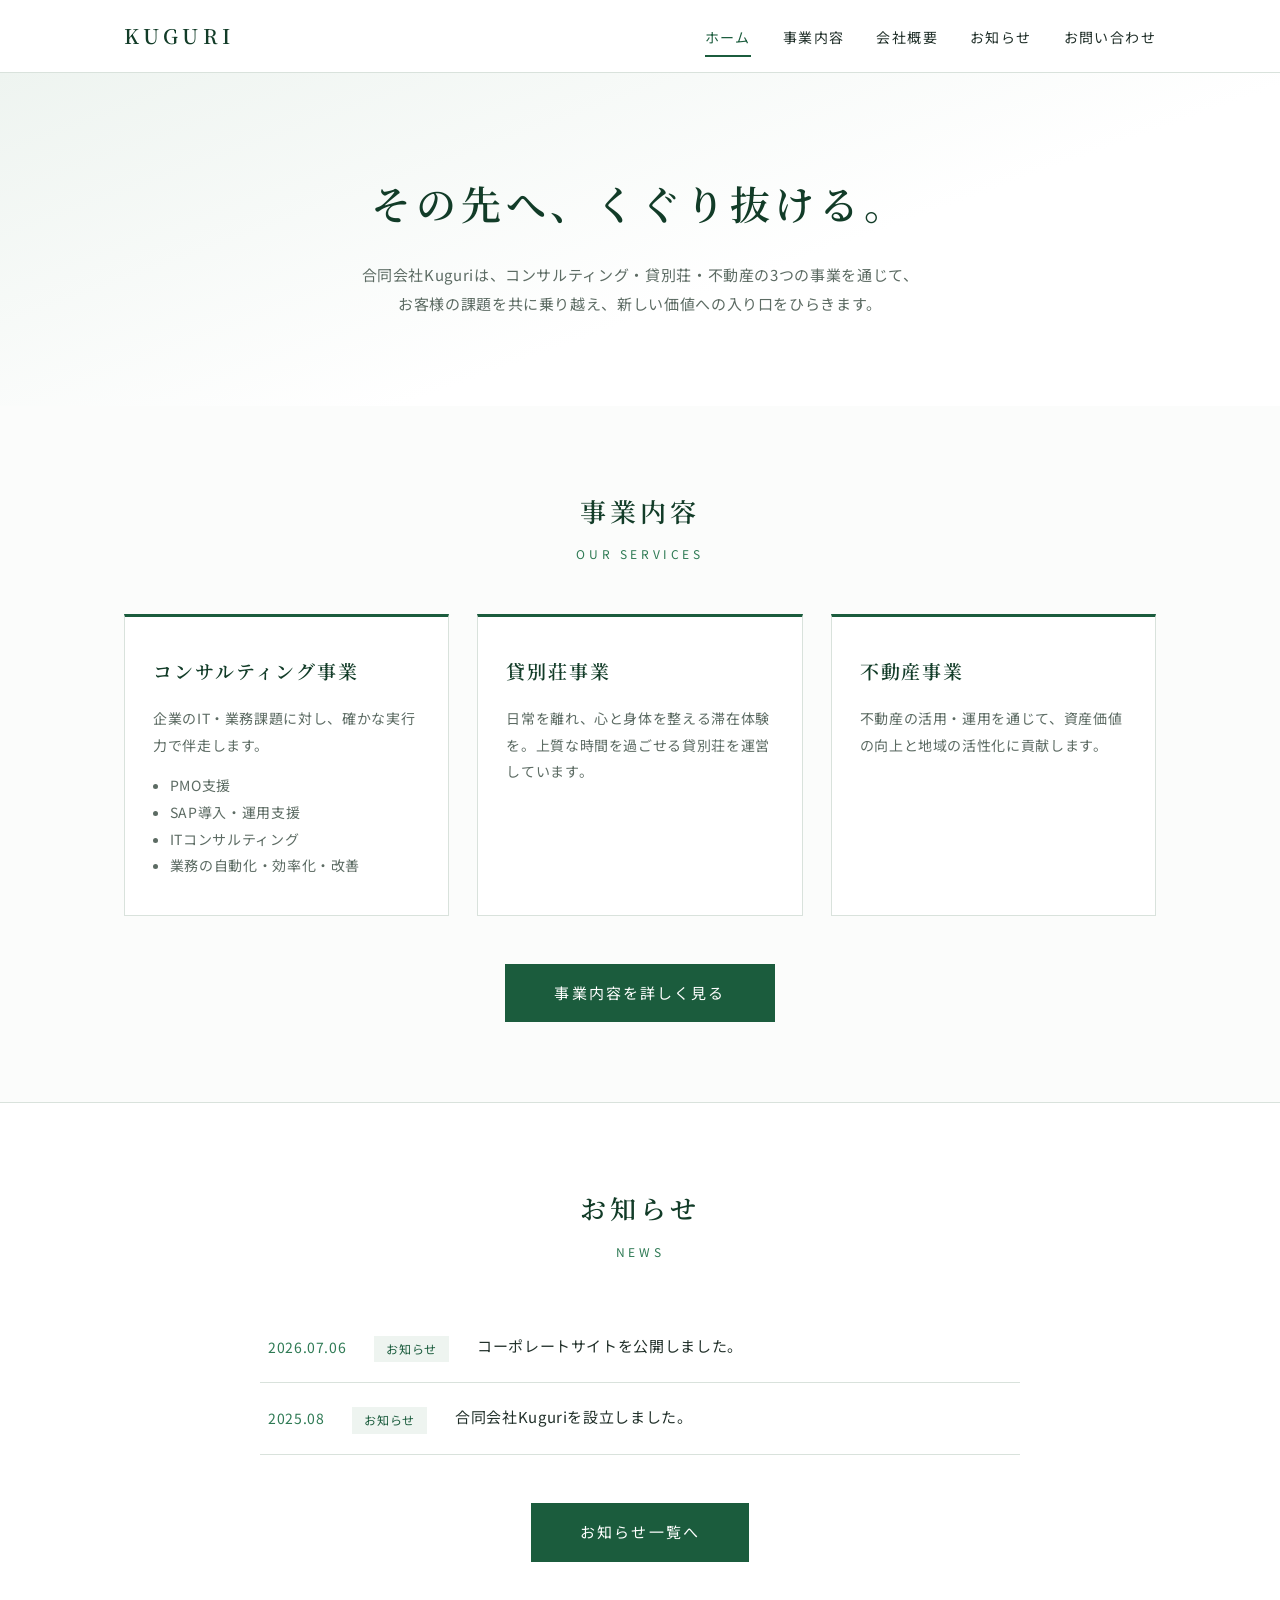
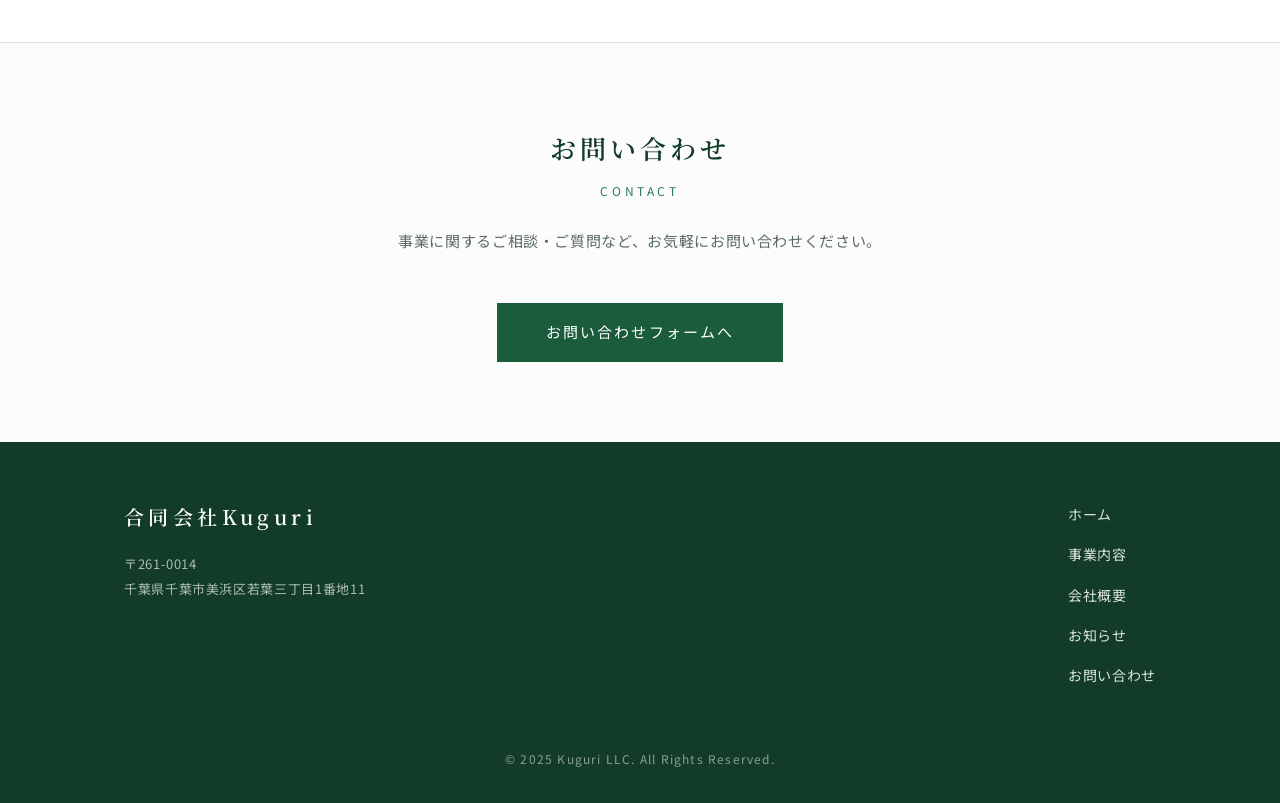
==== index.html @ 8a06a610 "Add Kuguri LLC corporate site (initial version) Co-Authored-By: Claude Fable 5 <noreply@anthropic.co" ====
<!DOCTYPE html>
<html lang="ja">
<head>
<meta charset="UTF-8">
<meta name="viewport" content="width=device-width, initial-scale=1.0">
<title>合同会社Kuguri｜コンサルティング・貸別荘・不動産</title>
<meta name="description" content="合同会社Kuguriは、PMO・SAP・ITコンサルティングをはじめとするコンサルティング事業、貸別荘事業、不動産事業を展開しています。">
<link rel="preconnect" href="https://fonts.googleapis.com">
<link href="https://fonts.googleapis.com/css2?family=Noto+Sans+JP:wght@400;500;700&family=Noto+Serif+JP:wght@500;600&display=swap" rel="stylesheet">
<link rel="stylesheet" href="css/style.css">
</head>
<body>

<header class="site-header">
  <div class="container header-inner">
    <a href="index.html" class="brand">
      <img src="images/logo.png" alt="合同会社Kuguri ロゴ" onerror="this.style.display='none'">
      <span class="brand-name">KUGURI</span>
    </a>
    <nav class="global-nav">
      <ul>
        <li><a href="index.html" class="current">ホーム</a></li>
        <li><a href="services.html">事業内容</a></li>
        <li><a href="about.html">会社概要</a></li>
        <li><a href="news.html">お知らせ</a></li>
        <li><a href="contact.html">お問い合わせ</a></li>
      </ul>
    </nav>
  </div>
</header>

<section class="hero">
  <div class="container">
    <div class="hero-logo">
      <img src="images/logo.png" alt="合同会社Kuguri" onerror="this.style.display='none'">
    </div>
    <h1>その先へ、くぐり抜ける。</h1>
    <p>合同会社Kuguriは、コンサルティング・貸別荘・不動産の3つの事業を通じて、<br>お客様の課題を共に乗り越え、新しい価値への入り口をひらきます。</p>
  </div>
</section>

<section class="section">
  <div class="container">
    <h2 class="section-title">事業内容</h2>
    <span class="section-title-en">Our Services</span>
    <div class="services-grid">
      <div class="service-card">
        <h3>コンサルティング事業</h3>
        <p>企業のIT・業務課題に対し、確かな実行力で伴走します。</p>
        <ul>
          <li>PMO支援</li>
          <li>SAP導入・運用支援</li>
          <li>ITコンサルティング</li>
          <li>業務の自動化・効率化・改善</li>
        </ul>
      </div>
      <div class="service-card">
        <h3>貸別荘事業</h3>
        <p>日常を離れ、心と身体を整える滞在体験を。上質な時間を過ごせる貸別荘を運営しています。</p>
      </div>
      <div class="service-card">
        <h3>不動産事業</h3>
        <p>不動産の活用・運用を通じて、資産価値の向上と地域の活性化に貢献します。</p>
      </div>
    </div>
    <div class="center">
      <a href="services.html" class="btn">事業内容を詳しく見る</a>
    </div>
  </div>
</section>

<section class="section alt">
  <div class="container">
    <h2 class="section-title">お知らせ</h2>
    <span class="section-title-en">News</span>
    <ul class="news-list">
      <li>
        <time datetime="2026-07-06">2026.07.06</time>
        <span class="news-tag">お知らせ</span>
        <span>コーポレートサイトを公開しました。</span>
      </li>
      <li>
        <time datetime="2025-08-01">2025.08</time>
        <span class="news-tag">お知らせ</span>
        <span>合同会社Kuguriを設立しました。</span>
      </li>
    </ul>
    <div class="center">
      <a href="news.html" class="btn">お知らせ一覧へ</a>
    </div>
  </div>
</section>

<section class="section">
  <div class="container" style="text-align:center;">
    <h2 class="section-title">お問い合わせ</h2>
    <span class="section-title-en">Contact</span>
    <p class="section-lead">事業に関するご相談・ご質問など、お気軽にお問い合わせください。</p>
    <div class="center">
      <a href="contact.html" class="btn">お問い合わせフォームへ</a>
    </div>
  </div>
</section>

<footer class="site-footer">
  <div class="container">
    <div class="footer-inner">
      <div class="footer-brand">
        <span class="brand-name">合同会社Kuguri</span>
        <address>〒261-0014<br>千葉県千葉市美浜区若葉三丁目1番地11</address>
      </div>
      <nav class="footer-nav">
        <ul>
          <li><a href="index.html">ホーム</a></li>
          <li><a href="services.html">事業内容</a></li>
          <li><a href="about.html">会社概要</a></li>
          <li><a href="news.html">お知らせ</a></li>
          <li><a href="contact.html">お問い合わせ</a></li>
        </ul>
      </nav>
    </div>
    <p class="copyright">&copy; 2025 Kuguri LLC. All Rights Reserved.</p>
  </div>
</footer>

</body>
</html>
---- css/style.css ----
/* ===== 合同会社Kuguri コーポレートサイト ===== */

:root {
  --green-dark: #123c28;
  --green: #1b5c3d;
  --green-soft: #2e7a54;
  --green-pale: #eef4f0;
  --ink: #21302a;
  --ink-soft: #5c6b63;
  --line: #d9e2dc;
  --bg: #fbfcfb;
  --white: #ffffff;
  --serif: "Noto Serif JP", "Yu Mincho", "Hiragino Mincho ProN", serif;
  --sans: "Noto Sans JP", "Yu Gothic", "Hiragino Kaku Gothic ProN", sans-serif;
}

* { margin: 0; padding: 0; box-sizing: border-box; }

html { scroll-behavior: smooth; }

body {
  font-family: var(--sans);
  color: var(--ink);
  background: var(--bg);
  line-height: 1.9;
  letter-spacing: 0.04em;
  font-size: 16px;
}

img { max-width: 100%; height: auto; }

a { color: var(--green); text-decoration: none; }
a:hover { opacity: 0.75; }

.container {
  max-width: 1080px;
  margin: 0 auto;
  padding: 0 24px;
}

/* ===== ヘッダー ===== */
.site-header {
  position: sticky;
  top: 0;
  z-index: 100;
  background: rgba(255, 255, 255, 0.95);
  backdrop-filter: blur(8px);
  border-bottom: 1px solid var(--line);
}

.header-inner {
  display: flex;
  align-items: center;
  justify-content: space-between;
  height: 72px;
}

.brand {
  display: flex;
  align-items: center;
  gap: 12px;
}

.brand img { height: 44px; width: auto; }

.brand-name {
  font-family: var(--serif);
  font-size: 20px;
  letter-spacing: 0.22em;
  color: var(--green-dark);
  font-weight: 600;
}

.global-nav ul {
  display: flex;
  gap: 32px;
  list-style: none;
}

.global-nav a {
  font-size: 14px;
  color: var(--ink);
  letter-spacing: 0.1em;
  padding: 8px 0;
  border-bottom: 2px solid transparent;
}

.global-nav a:hover,
.global-nav a.current {
  color: var(--green);
  border-bottom-color: var(--green);
  opacity: 1;
}

/* ===== ヒーロー ===== */
.hero {
  background: linear-gradient(160deg, var(--green-pale) 0%, #ffffff 60%);
  padding: 96px 0 88px;
  text-align: center;
}

.hero-logo img {
  height: 180px;
  width: auto;
  margin-bottom: 32px;
}

.hero h1 {
  font-family: var(--serif);
  font-size: clamp(26px, 4.5vw, 40px);
  color: var(--green-dark);
  font-weight: 600;
  letter-spacing: 0.12em;
  line-height: 1.7;
}

.hero p {
  margin-top: 24px;
  color: var(--ink-soft);
  font-size: 15px;
  max-width: 640px;
  margin-left: auto;
  margin-right: auto;
}

/* ===== セクション共通 ===== */
.section { padding: 80px 0; }
.section.alt { background: var(--white); border-top: 1px solid var(--line); border-bottom: 1px solid var(--line); }

.section-title {
  font-family: var(--serif);
  font-size: 26px;
  color: var(--green-dark);
  letter-spacing: 0.16em;
  text-align: center;
  font-weight: 600;
}

.section-title-en {
  display: block;
  text-align: center;
  font-size: 12px;
  letter-spacing: 0.3em;
  color: var(--green-soft);
  margin-top: 8px;
  text-transform: uppercase;
}

.section-lead {
  text-align: center;
  margin: 24px auto 0;
  max-width: 680px;
  color: var(--ink-soft);
  font-size: 15px;
}

/* ===== 事業カード ===== */
.services-grid {
  display: grid;
  grid-template-columns: repeat(3, 1fr);
  gap: 28px;
  margin-top: 48px;
}

.service-card {
  background: var(--white);
  border: 1px solid var(--line);
  border-top: 3px solid var(--green);
  padding: 36px 28px;
  transition: box-shadow 0.25s, transform 0.25s;
}

.service-card:hover {
  box-shadow: 0 10px 28px rgba(18, 60, 40, 0.1);
  transform: translateY(-3px);
}

.service-card h3 {
  font-family: var(--serif);
  font-size: 19px;
  color: var(--green-dark);
  letter-spacing: 0.1em;
  margin-bottom: 16px;
  font-weight: 600;
}

.service-card p {
  font-size: 14px;
  color: var(--ink-soft);
}

.service-card ul {
  margin-top: 14px;
  padding-left: 1.2em;
  font-size: 14px;
  color: var(--ink-soft);
}

/* ===== ボタン ===== */
.btn {
  display: inline-block;
  background: var(--green);
  color: var(--white);
  padding: 14px 48px;
  font-size: 15px;
  letter-spacing: 0.14em;
  border: 1px solid var(--green);
  transition: background 0.25s, color 0.25s;
  cursor: pointer;
  font-family: var(--sans);
}

.btn:hover {
  background: var(--white);
  color: var(--green);
  opacity: 1;
}

.center { text-align: center; margin-top: 48px; }

/* ===== 会社概要テーブル ===== */
.company-table {
  width: 100%;
  max-width: 760px;
  margin: 48px auto 0;
  border-collapse: collapse;
}

.company-table th,
.company-table td {
  padding: 20px 16px;
  border-bottom: 1px solid var(--line);
  text-align: left;
  vertical-align: top;
  font-size: 15px;
}

.company-table th {
  width: 180px;
  color: var(--green-dark);
  font-weight: 600;
  white-space: nowrap;
}

.company-table ul { padding-left: 1.2em; }

/* ===== 代表挨拶 ===== */
.message-box {
  max-width: 760px;
  margin: 48px auto 0;
  background: var(--white);
  border: 1px solid var(--line);
  padding: 48px 44px;
}

.message-box p { margin-bottom: 1.4em; font-size: 15px; }
.message-box p:last-of-type { margin-bottom: 0; }

.message-sign {
  text-align: right;
  margin-top: 32px;
  font-family: var(--serif);
}

.message-sign .title { font-size: 13px; color: var(--ink-soft); }
.message-sign .name { font-size: 19px; letter-spacing: 0.14em; color: var(--green-dark); }

/* ===== お知らせ ===== */
.news-list {
  max-width: 760px;
  margin: 48px auto 0;
  list-style: none;
}

.news-list li {
  display: flex;
  gap: 28px;
  padding: 20px 8px;
  border-bottom: 1px solid var(--line);
  font-size: 15px;
  flex-wrap: wrap;
}

.news-list time {
  color: var(--green-soft);
  white-space: nowrap;
  font-size: 14px;
  padding-top: 2px;
}

.news-tag {
  font-size: 12px;
  background: var(--green-pale);
  color: var(--green);
  padding: 2px 12px;
  align-self: flex-start;
  margin-top: 4px;
  white-space: nowrap;
}

/* ===== お問い合わせフォーム ===== */
.contact-form {
  max-width: 640px;
  margin: 48px auto 0;
}

.form-group { margin-bottom: 28px; }

.form-group label {
  display: block;
  font-size: 14px;
  font-weight: 600;
  color: var(--green-dark);
  margin-bottom: 8px;
}

.required {
  color: #b0413e;
  font-size: 12px;
  margin-left: 6px;
}

.form-group input,
.form-group textarea {
  width: 100%;
  padding: 12px 14px;
  border: 1px solid var(--line);
  background: var(--white);
  font-family: var(--sans);
  font-size: 15px;
  color: var(--ink);
}

.form-group input:focus,
.form-group textarea:focus {
  outline: none;
  border-color: var(--green);
}

.form-note {
  font-size: 13px;
  color: var(--ink-soft);
  text-align: center;
  margin-top: 20px;
}

/* ===== ページタイトル帯 ===== */
.page-header {
  background: var(--green-dark);
  padding: 56px 0;
  text-align: center;
}

.page-header h1 {
  font-family: var(--serif);
  color: var(--white);
  font-size: 26px;
  letter-spacing: 0.2em;
  font-weight: 600;
}

.page-header .en {
  display: block;
  color: rgba(255, 255, 255, 0.65);
  font-size: 12px;
  letter-spacing: 0.3em;
  margin-top: 8px;
  text-transform: uppercase;
}

/* ===== フッター ===== */
.site-footer {
  background: var(--green-dark);
  color: rgba(255, 255, 255, 0.85);
  padding: 56px 0 32px;
  margin-top: 0;
}

.footer-inner {
  display: flex;
  justify-content: space-between;
  gap: 40px;
  flex-wrap: wrap;
}

.footer-brand .brand-name { color: var(--white); }

.footer-brand address {
  font-style: normal;
  font-size: 13px;
  margin-top: 16px;
  color: rgba(255, 255, 255, 0.65);
}

.footer-nav ul { list-style: none; }
.footer-nav li { margin-bottom: 10px; }
.footer-nav a { color: rgba(255, 255, 255, 0.85); font-size: 14px; }

.copyright {
  text-align: center;
  font-size: 12px;
  color: rgba(255, 255, 255, 0.5);
  margin-top: 48px;
  letter-spacing: 0.1em;
}

/* ===== レスポンシブ ===== */
@media (max-width: 800px) {
  .services-grid { grid-template-columns: 1fr; }

  .header-inner {
    flex-direction: column;
    height: auto;
    padding: 14px 0;
    gap: 10px;
  }

  .global-nav ul { gap: 18px; flex-wrap: wrap; justify-content: center; }

  .hero { padding: 64px 0 56px; }
  .hero-logo img { height: 130px; }

  .section { padding: 56px 0; }

  .company-table th { width: 110px; }

  .message-box { padding: 32px 24px; }
}
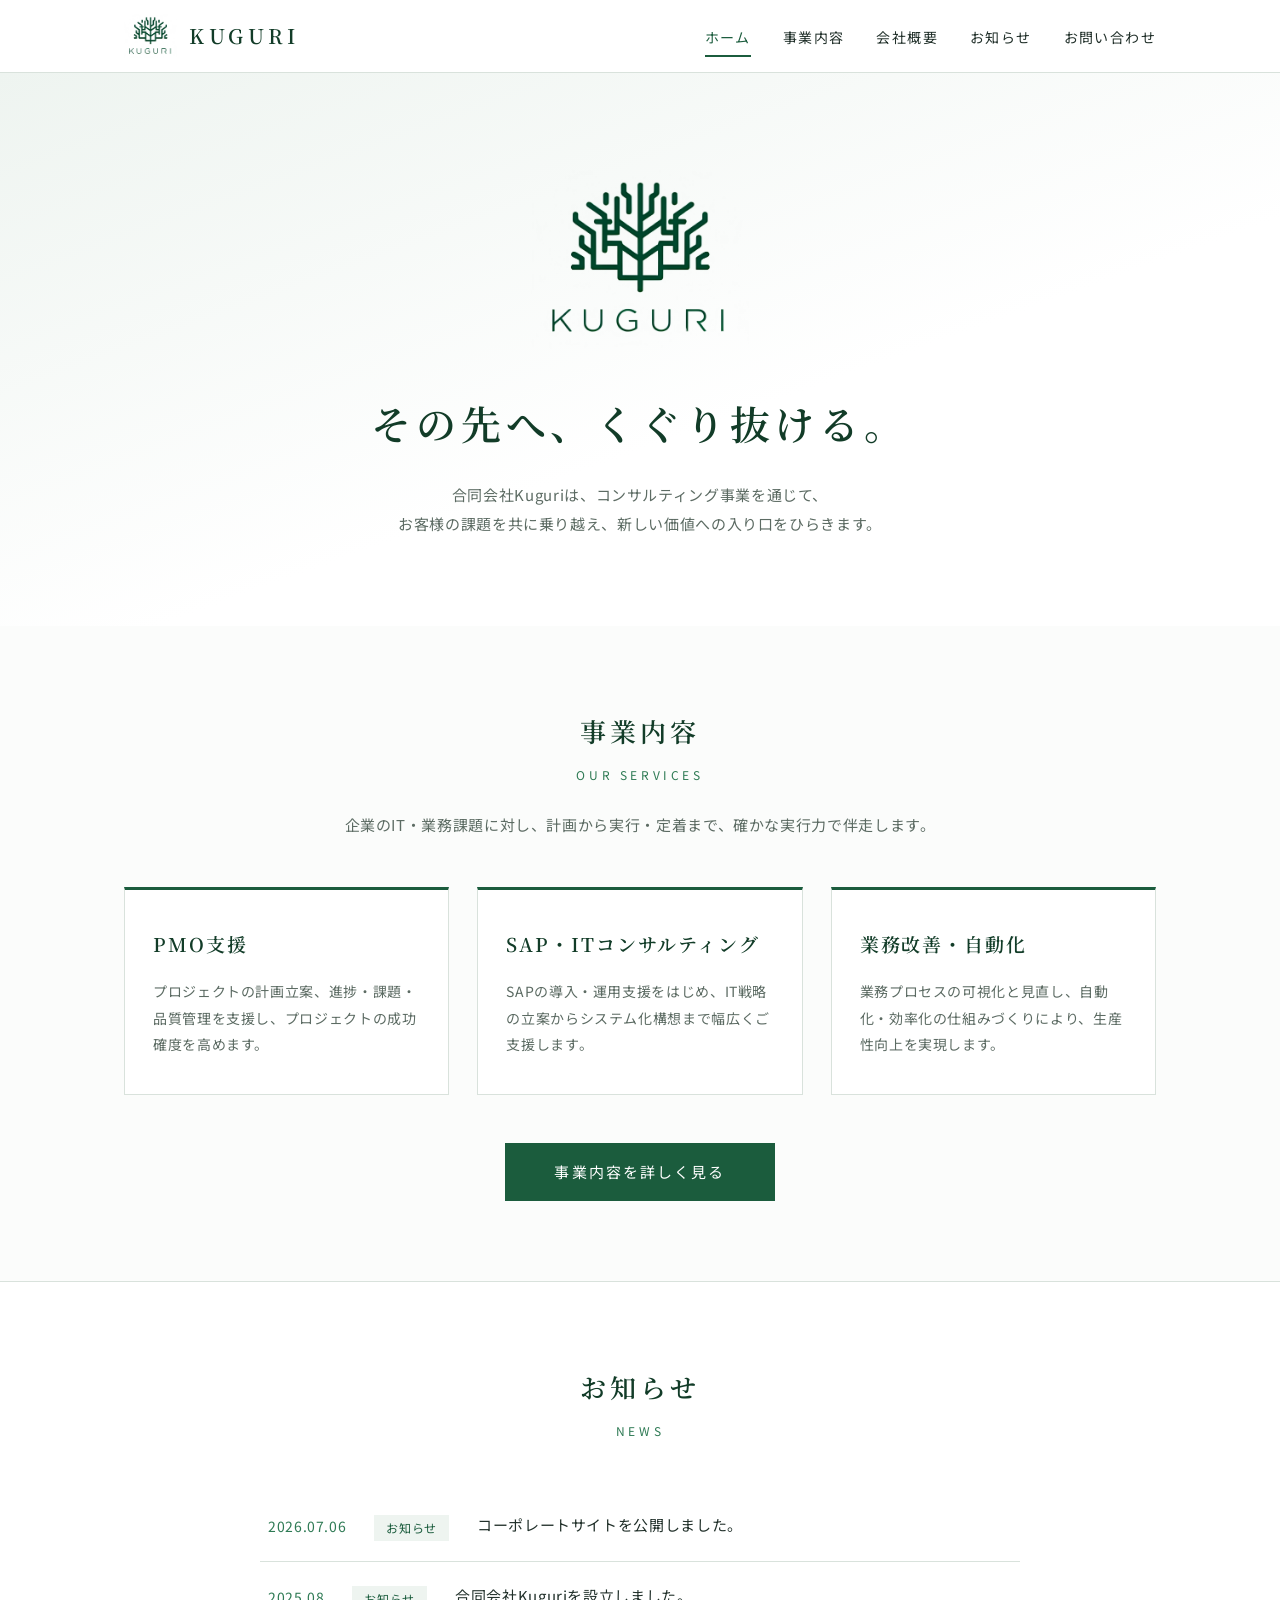
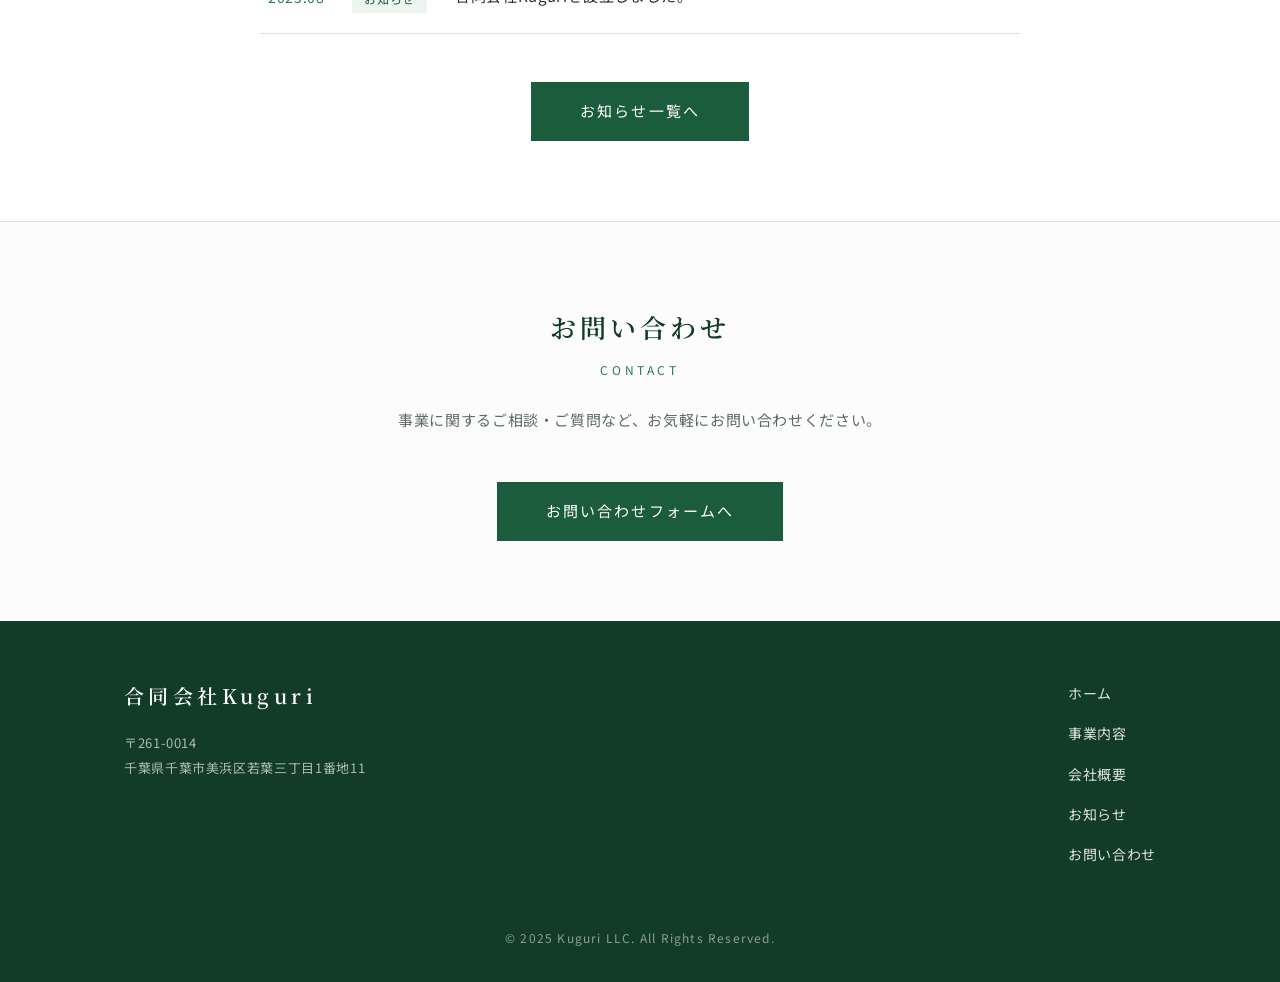
==== commit 27f0536e: "Focus content on consulting business and blend logo background Remove vacation rental and real estat" ====
--- a/index.html
+++ b/index.html
@@ -3,8 +3,8 @@
 <head>
 <meta charset="UTF-8">
 <meta name="viewport" content="width=device-width, initial-scale=1.0">
-<title>合同会社Kuguri｜コンサルティング・貸別荘・不動産</title>
-<meta name="description" content="合同会社Kuguriは、PMO・SAP・ITコンサルティングをはじめとするコンサルティング事業、貸別荘事業、不動産事業を展開しています。">
+<title>合同会社Kuguri｜PMO・SAP・ITコンサルティング</title>
+<meta name="description" content="合同会社Kuguriは、PMO支援・SAP導入運用支援・ITコンサルティング・業務の自動化/効率化/改善を提供するコンサルティング会社です。">
 <link rel="preconnect" href="https://fonts.googleapis.com">
 <link href="https://fonts.googleapis.com/css2?family=Noto+Sans+JP:wght@400;500;700&family=Noto+Serif+JP:wght@500;600&display=swap" rel="stylesheet">
 <link rel="stylesheet" href="css/style.css">
@@ -35,7 +35,7 @@
       <img src="images/logo.png" alt="合同会社Kuguri" onerror="this.style.display='none'">
     </div>
     <h1>その先へ、くぐり抜ける。</h1>
-    <p>合同会社Kuguriは、コンサルティング・貸別荘・不動産の3つの事業を通じて、<br>お客様の課題を共に乗り越え、新しい価値への入り口をひらきます。</p>
+    <p>合同会社Kuguriは、コンサルティング事業を通じて、<br>お客様の課題を共に乗り越え、新しい価値への入り口をひらきます。</p>
   </div>
 </section>
 
@@ -43,24 +43,19 @@
   <div class="container">
     <h2 class="section-title">事業内容</h2>
     <span class="section-title-en">Our Services</span>
+    <p class="section-lead">企業のIT・業務課題に対し、計画から実行・定着まで、確かな実行力で伴走します。</p>
     <div class="services-grid">
       <div class="service-card">
-        <h3>コンサルティング事業</h3>
-        <p>企業のIT・業務課題に対し、確かな実行力で伴走します。</p>
-        <ul>
-          <li>PMO支援</li>
-          <li>SAP導入・運用支援</li>
-          <li>ITコンサルティング</li>
-          <li>業務の自動化・効率化・改善</li>
-        </ul>
+        <h3>PMO支援</h3>
+        <p>プロジェクトの計画立案、進捗・課題・品質管理を支援し、プロジェクトの成功確度を高めます。</p>
       </div>
       <div class="service-card">
-        <h3>貸別荘事業</h3>
-        <p>日常を離れ、心と身体を整える滞在体験を。上質な時間を過ごせる貸別荘を運営しています。</p>
+        <h3>SAP・ITコンサルティング</h3>
+        <p>SAPの導入・運用支援をはじめ、IT戦略の立案からシステム化構想まで幅広くご支援します。</p>
       </div>
       <div class="service-card">
-        <h3>不動産事業</h3>
-        <p>不動産の活用・運用を通じて、資産価値の向上と地域の活性化に貢献します。</p>
+        <h3>業務改善・自動化</h3>
+        <p>業務プロセスの可視化と見直し、自動化・効率化の仕組みづくりにより、生産性向上を実現します。</p>
       </div>
     </div>
     <div class="center">
--- a/css/style.css
+++ b/css/style.css
@@ -61,7 +61,7 @@
   gap: 12px;
 }
 
-.brand img { height: 44px; width: auto; }
+.brand img { height: 44px; width: auto; mix-blend-mode: multiply; }
 
 .brand-name {
   font-family: var(--serif);
@@ -103,6 +103,7 @@
   height: 180px;
   width: auto;
   margin-bottom: 32px;
+  mix-blend-mode: multiply;
 }
 
 .hero h1 {
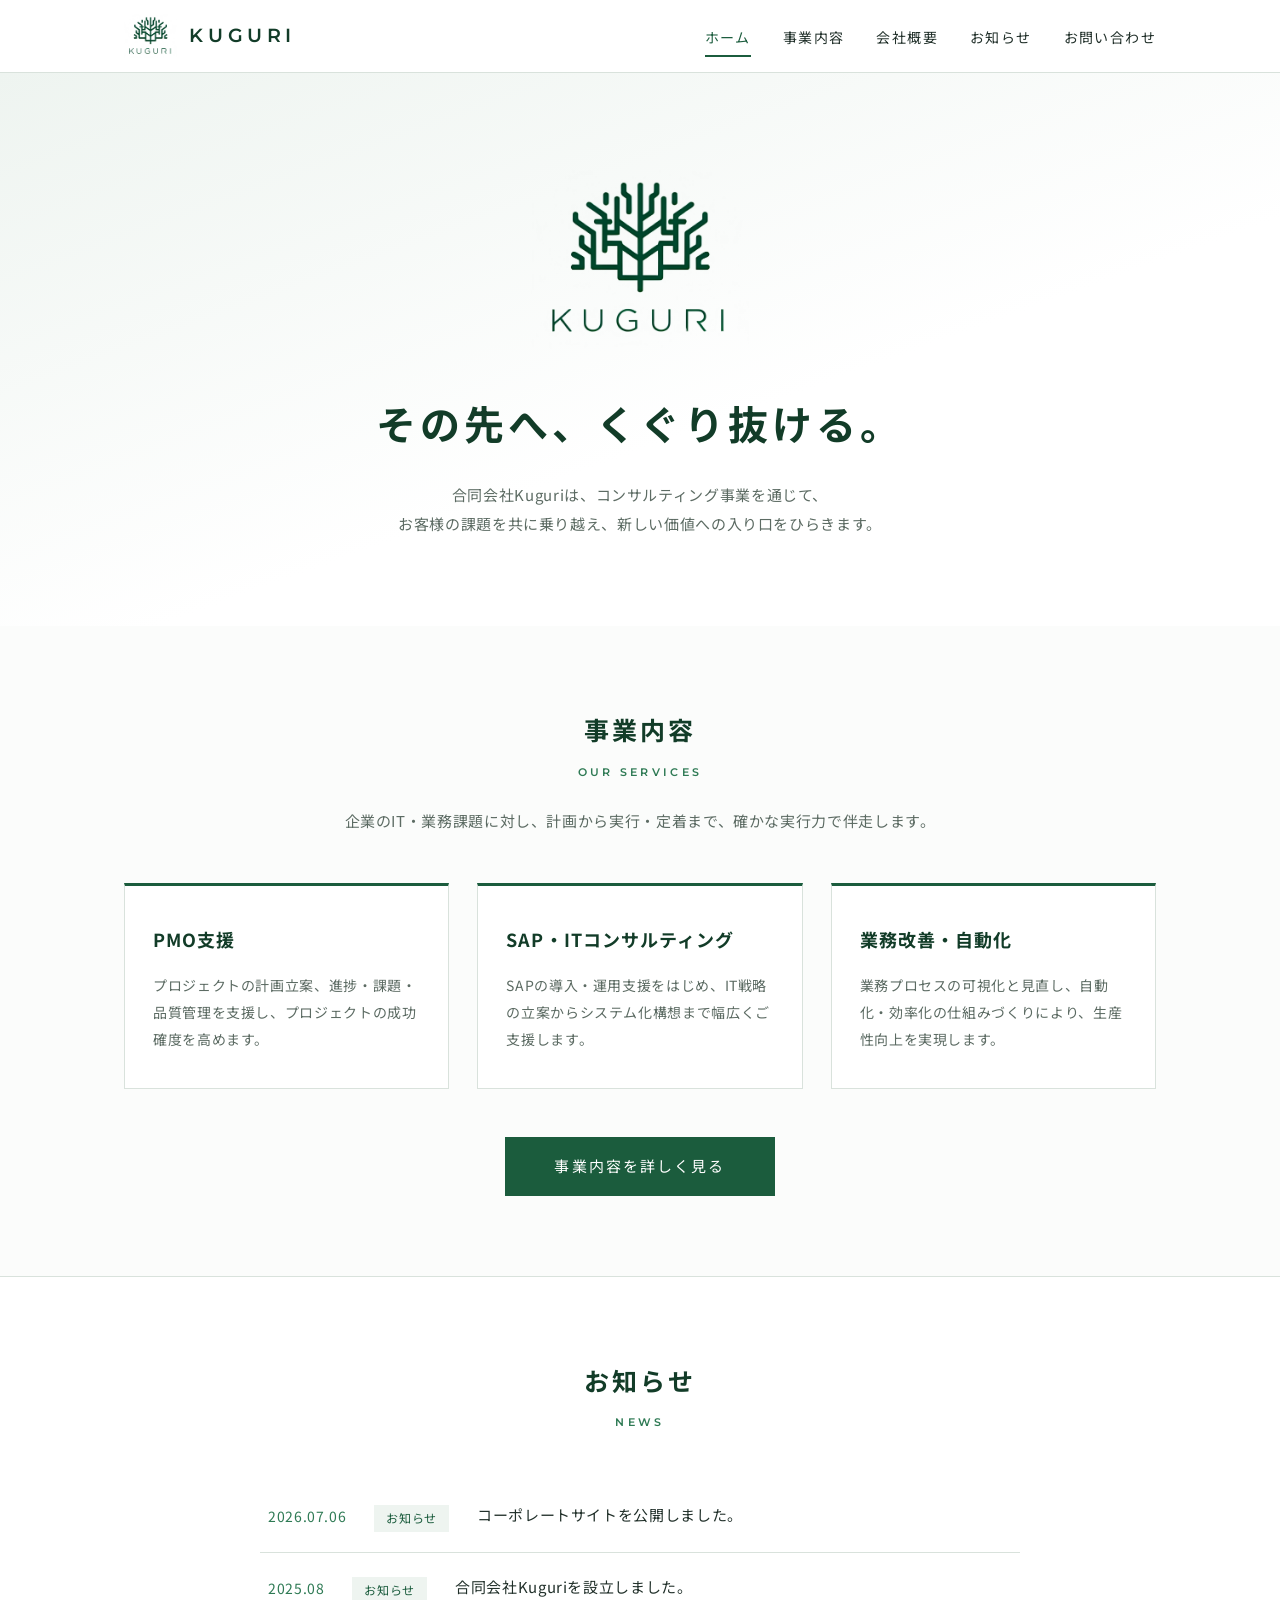
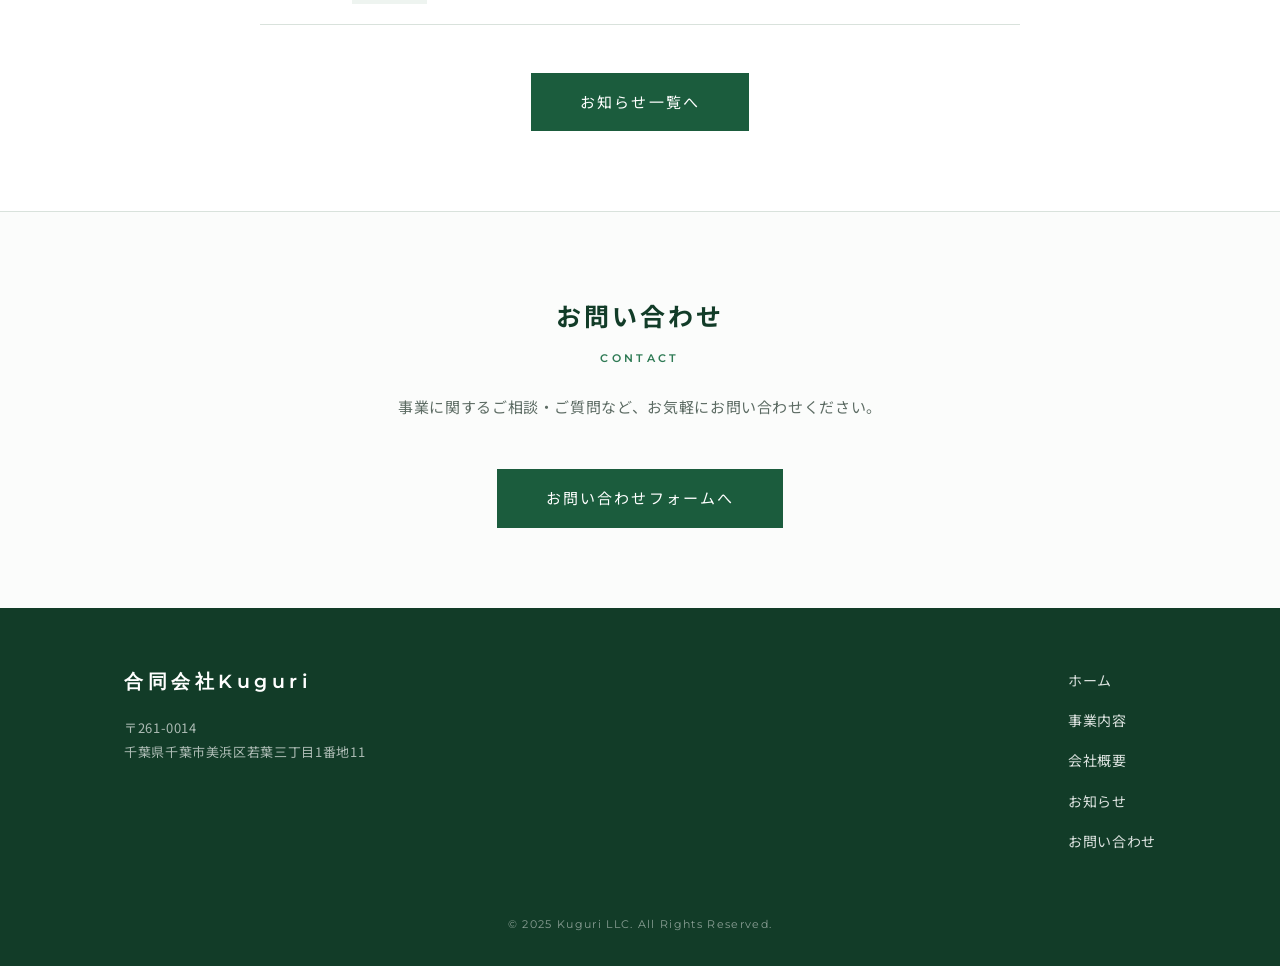
==== commit d2949503: "Switch typography to modern corporate style Replace Noto Serif JP headings with bold Noto Sans JP an" ====
--- a/index.html
+++ b/index.html
@@ -6,7 +6,7 @@
 <title>合同会社Kuguri｜PMO・SAP・ITコンサルティング</title>
 <meta name="description" content="合同会社Kuguriは、PMO支援・SAP導入運用支援・ITコンサルティング・業務の自動化/効率化/改善を提供するコンサルティング会社です。">
 <link rel="preconnect" href="https://fonts.googleapis.com">
-<link href="https://fonts.googleapis.com/css2?family=Noto+Sans+JP:wght@400;500;700&family=Noto+Serif+JP:wght@500;600&display=swap" rel="stylesheet">
+<link href="https://fonts.googleapis.com/css2?family=Montserrat:wght@500;600;700&family=Noto+Sans+JP:wght@400;500;700&display=swap" rel="stylesheet">
 <link rel="stylesheet" href="css/style.css">
 </head>
 <body>
--- a/css/style.css
+++ b/css/style.css
@@ -10,8 +10,9 @@
   --line: #d9e2dc;
   --bg: #fbfcfb;
   --white: #ffffff;
-  --serif: "Noto Serif JP", "Yu Mincho", "Hiragino Mincho ProN", serif;
+  --heading: "Noto Sans JP", "Yu Gothic", "Hiragino Kaku Gothic ProN", sans-serif;
   --sans: "Noto Sans JP", "Yu Gothic", "Hiragino Kaku Gothic ProN", sans-serif;
+  --en: "Montserrat", sans-serif;
 }
 
 * { margin: 0; padding: 0; box-sizing: border-box; }
@@ -64,9 +65,9 @@
 .brand img { height: 44px; width: auto; mix-blend-mode: multiply; }
 
 .brand-name {
-  font-family: var(--serif);
-  font-size: 20px;
-  letter-spacing: 0.22em;
+  font-family: var(--en);
+  font-size: 19px;
+  letter-spacing: 0.24em;
   color: var(--green-dark);
   font-weight: 600;
 }
@@ -107,11 +108,11 @@
 }
 
 .hero h1 {
-  font-family: var(--serif);
+  font-family: var(--heading);
   font-size: clamp(26px, 4.5vw, 40px);
   color: var(--green-dark);
-  font-weight: 600;
-  letter-spacing: 0.12em;
+  font-weight: 700;
+  letter-spacing: 0.1em;
   line-height: 1.7;
 }
 
@@ -129,18 +130,20 @@
 .section.alt { background: var(--white); border-top: 1px solid var(--line); border-bottom: 1px solid var(--line); }
 
 .section-title {
-  font-family: var(--serif);
-  font-size: 26px;
-  color: var(--green-dark);
-  letter-spacing: 0.16em;
-  text-align: center;
-  font-weight: 600;
+  font-family: var(--heading);
+  font-size: 25px;
+  color: var(--green-dark);
+  letter-spacing: 0.12em;
+  text-align: center;
+  font-weight: 700;
 }
 
 .section-title-en {
   display: block;
   text-align: center;
-  font-size: 12px;
+  font-family: var(--en);
+  font-size: 11px;
+  font-weight: 600;
   letter-spacing: 0.3em;
   color: var(--green-soft);
   margin-top: 8px;
@@ -177,12 +180,12 @@
 }
 
 .service-card h3 {
-  font-family: var(--serif);
-  font-size: 19px;
-  color: var(--green-dark);
-  letter-spacing: 0.1em;
+  font-family: var(--heading);
+  font-size: 18px;
+  color: var(--green-dark);
+  letter-spacing: 0.06em;
   margin-bottom: 16px;
-  font-weight: 600;
+  font-weight: 700;
 }
 
 .service-card p {
@@ -260,7 +263,7 @@
 .message-sign {
   text-align: right;
   margin-top: 32px;
-  font-family: var(--serif);
+  font-family: var(--heading);
 }
 
 .message-sign .title { font-size: 13px; color: var(--ink-soft); }
@@ -353,17 +356,19 @@
 }
 
 .page-header h1 {
-  font-family: var(--serif);
+  font-family: var(--heading);
   color: var(--white);
-  font-size: 26px;
-  letter-spacing: 0.2em;
-  font-weight: 600;
+  font-size: 25px;
+  letter-spacing: 0.16em;
+  font-weight: 700;
 }
 
 .page-header .en {
   display: block;
   color: rgba(255, 255, 255, 0.65);
-  font-size: 12px;
+  font-family: var(--en);
+  font-size: 11px;
+  font-weight: 600;
   letter-spacing: 0.3em;
   margin-top: 8px;
   text-transform: uppercase;
@@ -399,10 +404,11 @@
 
 .copyright {
   text-align: center;
-  font-size: 12px;
+  font-family: var(--en);
+  font-size: 11px;
   color: rgba(255, 255, 255, 0.5);
   margin-top: 48px;
-  letter-spacing: 0.1em;
+  letter-spacing: 0.12em;
 }
 
 /* ===== レスポンシブ ===== */
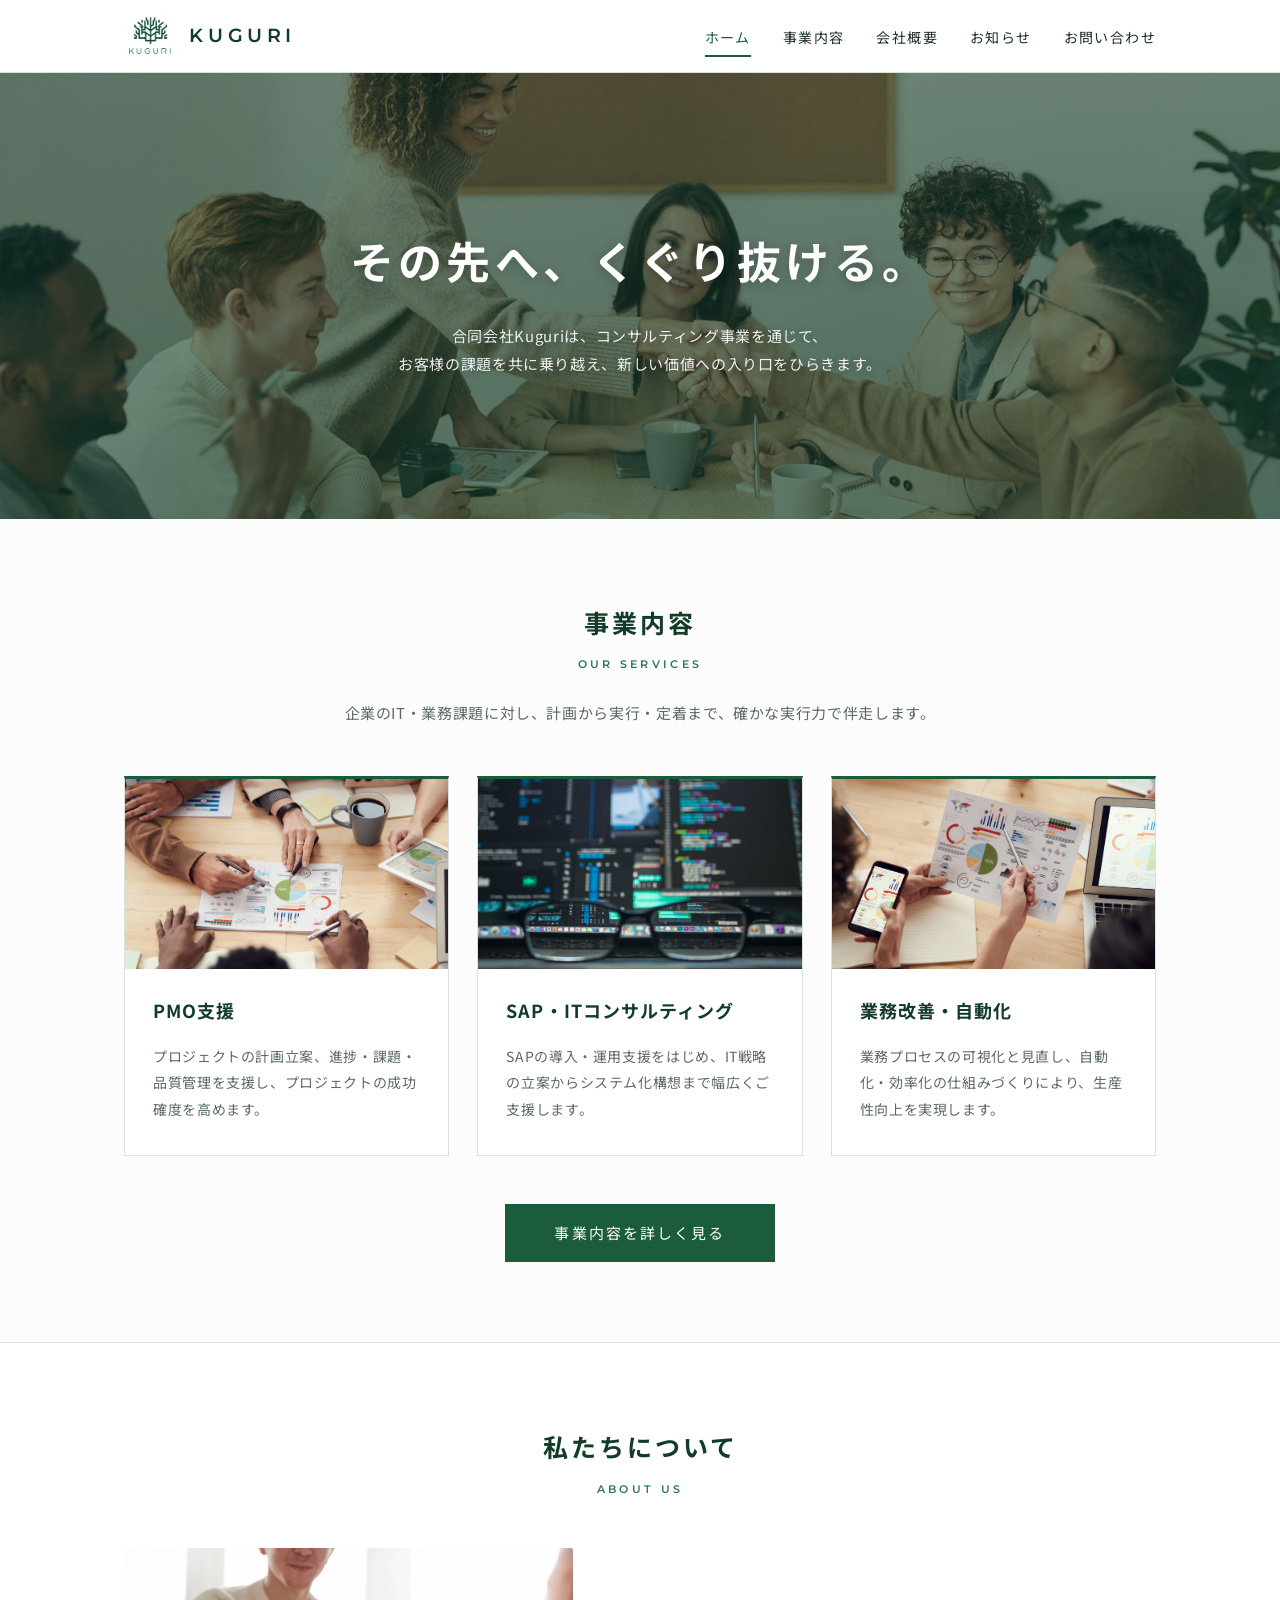
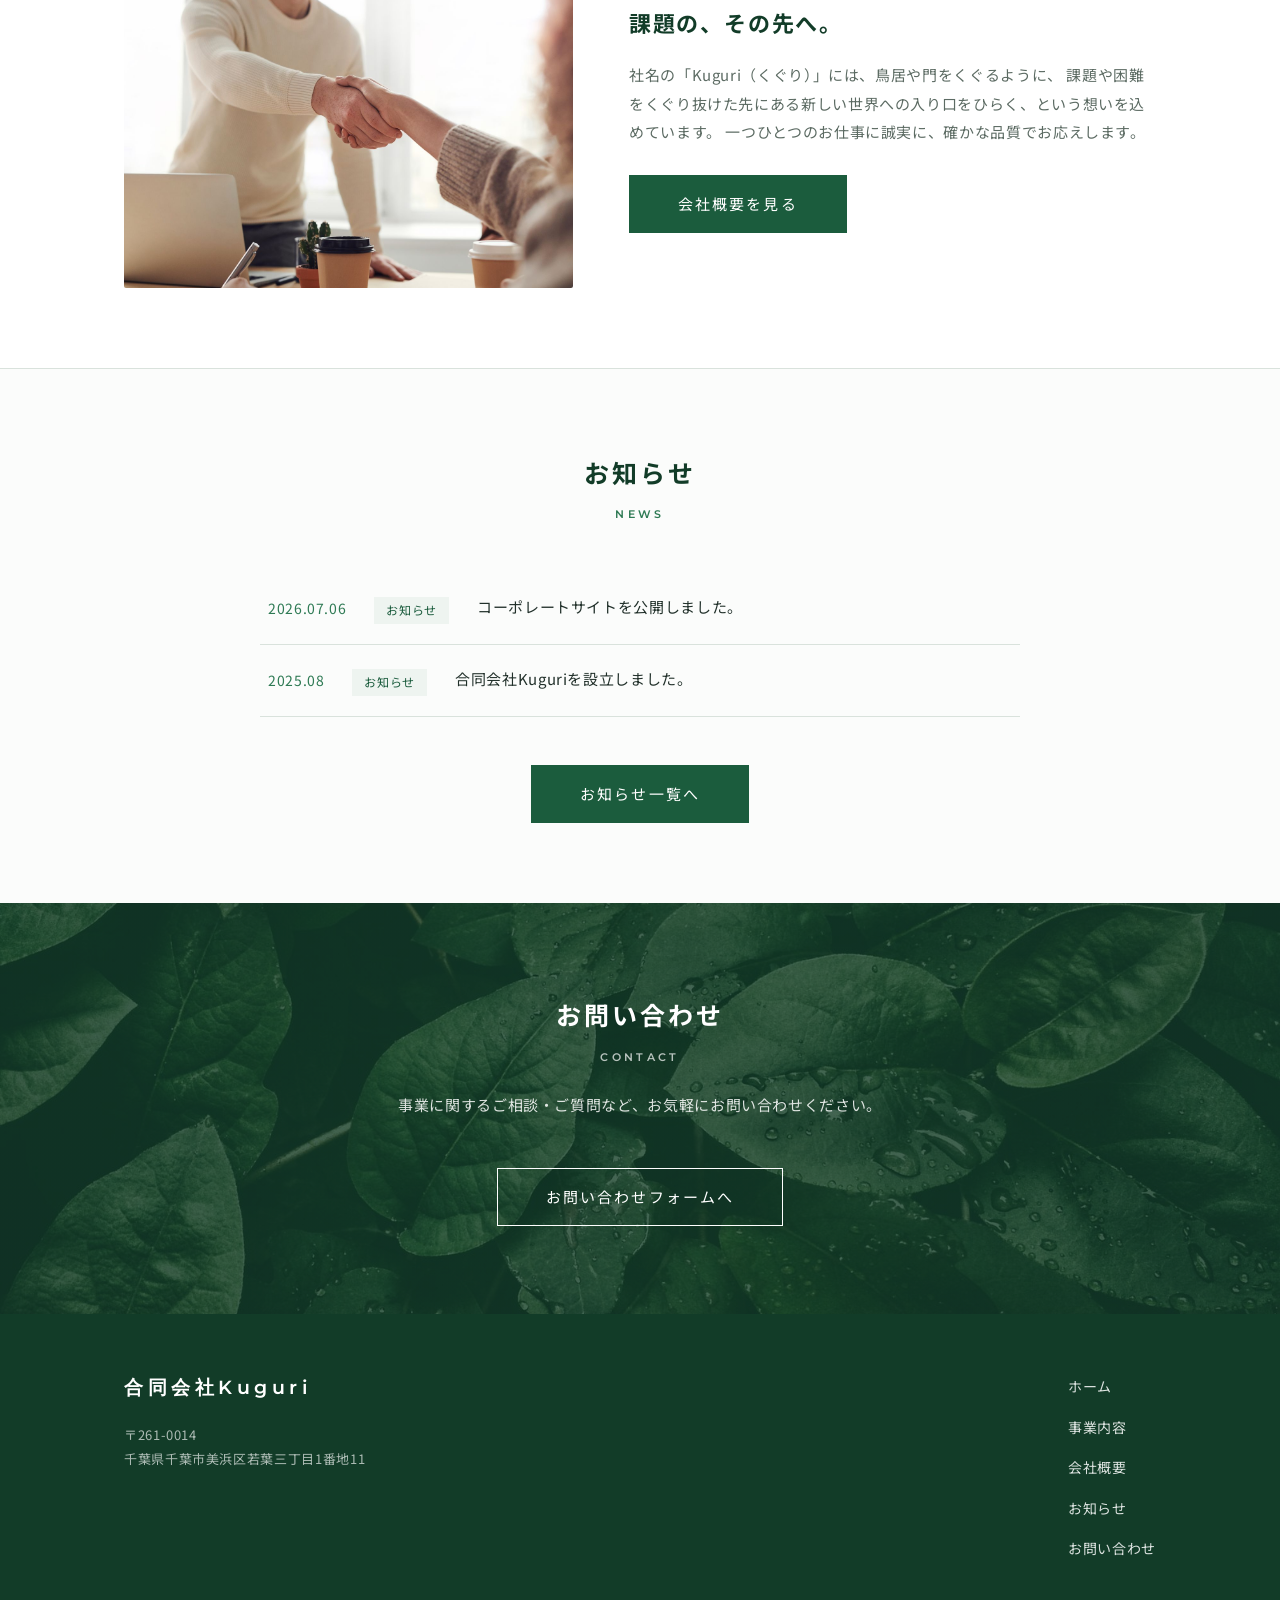
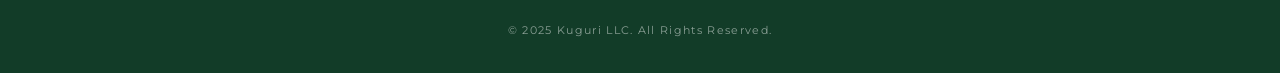
==== commit e2f1eca4: "Add photography-rich layout with stock images Full-bleed hero photo with green overlay, service card" ====
--- a/index.html
+++ b/index.html
@@ -31,9 +31,6 @@
 
 <section class="hero">
   <div class="container">
-    <div class="hero-logo">
-      <img src="images/logo.png" alt="合同会社Kuguri" onerror="this.style.display='none'">
-    </div>
     <h1>その先へ、くぐり抜ける。</h1>
     <p>合同会社Kuguriは、コンサルティング事業を通じて、<br>お客様の課題を共に乗り越え、新しい価値への入り口をひらきます。</p>
   </div>
@@ -45,15 +42,18 @@
     <span class="section-title-en">Our Services</span>
     <p class="section-lead">企業のIT・業務課題に対し、計画から実行・定着まで、確かな実行力で伴走します。</p>
     <div class="services-grid">
-      <div class="service-card">
+      <div class="service-card has-img">
+        <img src="images/consulting.jpg" alt="資料を囲んで議論するチーム">
         <h3>PMO支援</h3>
         <p>プロジェクトの計画立案、進捗・課題・品質管理を支援し、プロジェクトの成功確度を高めます。</p>
       </div>
-      <div class="service-card">
+      <div class="service-card has-img">
+        <img src="images/sap.jpg" alt="システム開発の画面">
         <h3>SAP・ITコンサルティング</h3>
         <p>SAPの導入・運用支援をはじめ、IT戦略の立案からシステム化構想まで幅広くご支援します。</p>
       </div>
-      <div class="service-card">
+      <div class="service-card has-img">
+        <img src="images/kaizen.jpg" alt="データ分析と業務改善の検討">
         <h3>業務改善・自動化</h3>
         <p>業務プロセスの可視化と見直し、自動化・効率化の仕組みづくりにより、生産性向上を実現します。</p>
       </div>
@@ -65,6 +65,27 @@
 </section>
 
 <section class="section alt">
+  <div class="container">
+    <h2 class="section-title">私たちについて</h2>
+    <span class="section-title-en">About Us</span>
+    <div class="split">
+      <div class="split-img">
+        <img src="images/handshake.jpg" alt="信頼の握手">
+      </div>
+      <div class="split-body">
+        <h3>課題の、その先へ。</h3>
+        <p>
+          社名の「Kuguri（くぐり）」には、鳥居や門をくぐるように、
+          課題や困難をくぐり抜けた先にある新しい世界への入り口をひらく、という想いを込めています。
+          一つひとつのお仕事に誠実に、確かな品質でお応えします。
+        </p>
+        <a href="about.html" class="btn">会社概要を見る</a>
+      </div>
+    </div>
+  </div>
+</section>
+
+<section class="section">
   <div class="container">
     <h2 class="section-title">お知らせ</h2>
     <span class="section-title-en">News</span>
@@ -86,8 +107,8 @@
   </div>
 </section>
 
-<section class="section">
-  <div class="container" style="text-align:center;">
+<section class="cta-photo">
+  <div class="container">
     <h2 class="section-title">お問い合わせ</h2>
     <span class="section-title-en">Contact</span>
     <p class="section-lead">事業に関するご相談・ご質問など、お気軽にお問い合わせください。</p>
--- a/css/style.css
+++ b/css/style.css
@@ -95,34 +95,32 @@
 
 /* ===== ヒーロー ===== */
 .hero {
-  background: linear-gradient(160deg, var(--green-pale) 0%, #ffffff 60%);
-  padding: 96px 0 88px;
-  text-align: center;
-}
-
-.hero-logo img {
-  height: 180px;
-  width: auto;
-  margin-bottom: 32px;
-  mix-blend-mode: multiply;
+  position: relative;
+  background:
+    linear-gradient(rgba(18, 60, 40, 0.55), rgba(18, 60, 40, 0.65)),
+    url("../images/hero.jpg") center / cover no-repeat;
+  padding: 150px 0 140px;
+  text-align: center;
 }
 
 .hero h1 {
   font-family: var(--heading);
-  font-size: clamp(26px, 4.5vw, 40px);
-  color: var(--green-dark);
+  font-size: clamp(28px, 5vw, 44px);
+  color: var(--white);
   font-weight: 700;
   letter-spacing: 0.1em;
   line-height: 1.7;
+  text-shadow: 0 2px 12px rgba(0, 0, 0, 0.25);
 }
 
 .hero p {
   margin-top: 24px;
-  color: var(--ink-soft);
+  color: rgba(255, 255, 255, 0.92);
   font-size: 15px;
   max-width: 640px;
   margin-left: auto;
   margin-right: auto;
+  text-shadow: 0 1px 8px rgba(0, 0, 0, 0.3);
 }
 
 /* ===== セクション共通 ===== */
@@ -174,6 +172,26 @@
   transition: box-shadow 0.25s, transform 0.25s;
 }
 
+.service-card.has-img {
+  padding: 0 0 32px;
+  overflow: hidden;
+}
+
+.service-card.has-img img {
+  width: 100%;
+  height: 190px;
+  object-fit: cover;
+  display: block;
+  margin-bottom: 24px;
+}
+
+.service-card.has-img h3,
+.service-card.has-img p,
+.service-card.has-img ul {
+  padding-left: 28px;
+  padding-right: 28px;
+}
+
 .service-card:hover {
   box-shadow: 0 10px 28px rgba(18, 60, 40, 0.1);
   transform: translateY(-3px);
@@ -198,6 +216,68 @@
   padding-left: 1.2em;
   font-size: 14px;
   color: var(--ink-soft);
+}
+
+/* ===== 画像+テキストの2カラム ===== */
+.split {
+  display: flex;
+  align-items: center;
+  gap: 56px;
+  margin-top: 48px;
+}
+
+.split.reverse { flex-direction: row-reverse; }
+
+.split-img {
+  flex: 1 1 46%;
+  min-width: 0;
+}
+
+.split-img img {
+  width: 100%;
+  height: 340px;
+  object-fit: cover;
+  display: block;
+  border-radius: 2px;
+}
+
+.split-body { flex: 1 1 54%; min-width: 0; }
+
+.split-body h3 {
+  font-family: var(--heading);
+  font-size: 22px;
+  color: var(--green-dark);
+  font-weight: 700;
+  letter-spacing: 0.08em;
+  margin-bottom: 18px;
+}
+
+.split-body p { color: var(--ink-soft); font-size: 15px; }
+
+.split-body .btn { margin-top: 28px; }
+
+/* ===== 写真背景CTA ===== */
+.cta-photo {
+  background:
+    linear-gradient(rgba(18, 60, 40, 0.78), rgba(18, 60, 40, 0.78)),
+    url("../images/leaves.jpg") center / cover no-repeat;
+  padding: 88px 0;
+  text-align: center;
+}
+
+.cta-photo .section-title { color: var(--white); }
+.cta-photo .section-title-en { color: rgba(255, 255, 255, 0.7); }
+.cta-photo .section-lead { color: rgba(255, 255, 255, 0.85); }
+
+.cta-photo .btn {
+  background: transparent;
+  border-color: var(--white);
+  color: var(--white);
+}
+
+.cta-photo .btn:hover {
+  background: var(--white);
+  color: var(--green-dark);
 }
 
 /* ===== ボタン ===== */
@@ -350,8 +430,10 @@
 
 /* ===== ページタイトル帯 ===== */
 .page-header {
-  background: var(--green-dark);
-  padding: 56px 0;
+  background:
+    linear-gradient(rgba(18, 60, 40, 0.82), rgba(18, 60, 40, 0.82)),
+    url("../images/leaves.jpg") center / cover no-repeat;
+  padding: 72px 0;
   text-align: center;
 }
 
@@ -415,6 +497,13 @@
 @media (max-width: 800px) {
   .services-grid { grid-template-columns: 1fr; }
 
+  .split,
+  .split.reverse { flex-direction: column; gap: 28px; }
+
+  .split-img img { height: 220px; }
+
+  .hero { padding: 96px 0 88px; }
+
   .header-inner {
     flex-direction: column;
     height: auto;
@@ -424,9 +513,6 @@
 
   .global-nav ul { gap: 18px; flex-wrap: wrap; justify-content: center; }
 
-  .hero { padding: 64px 0 56px; }
-  .hero-logo img { height: 130px; }
-
   .section { padding: 56px 0; }
 
   .company-table th { width: 110px; }
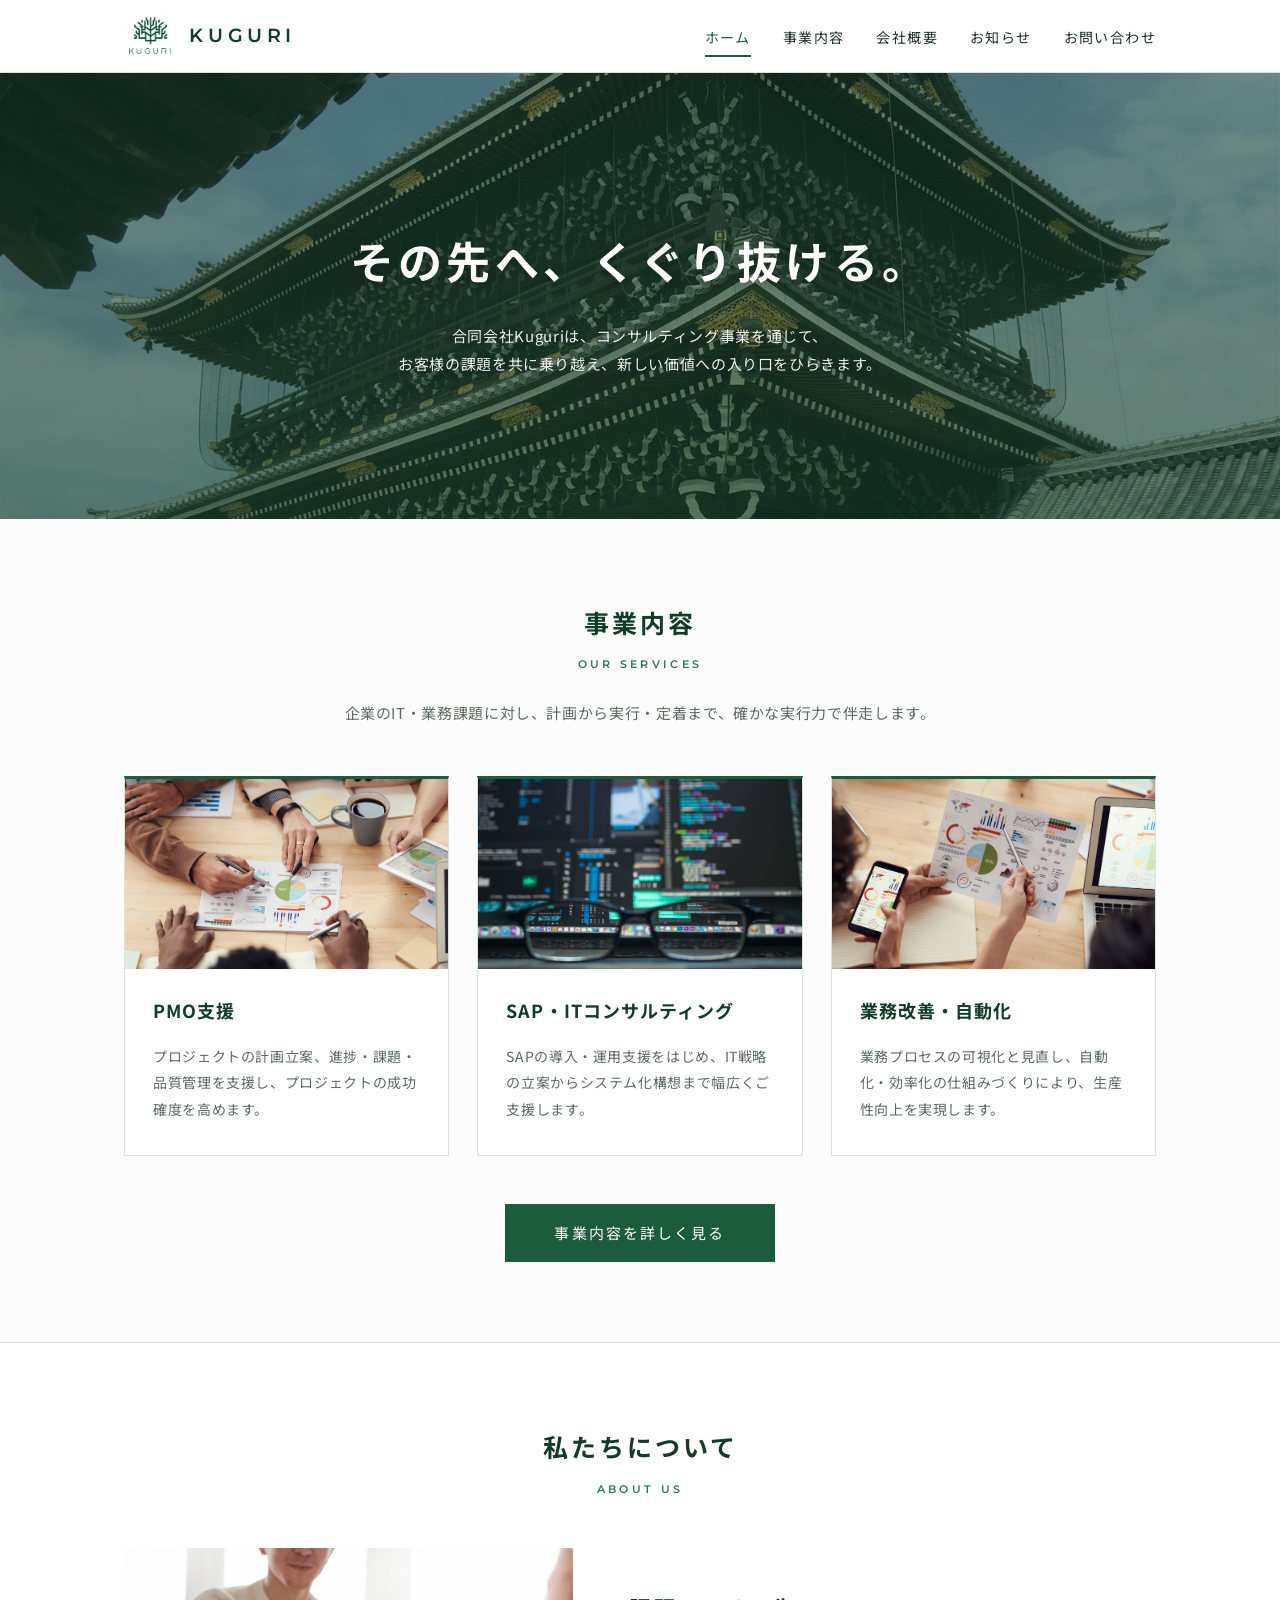
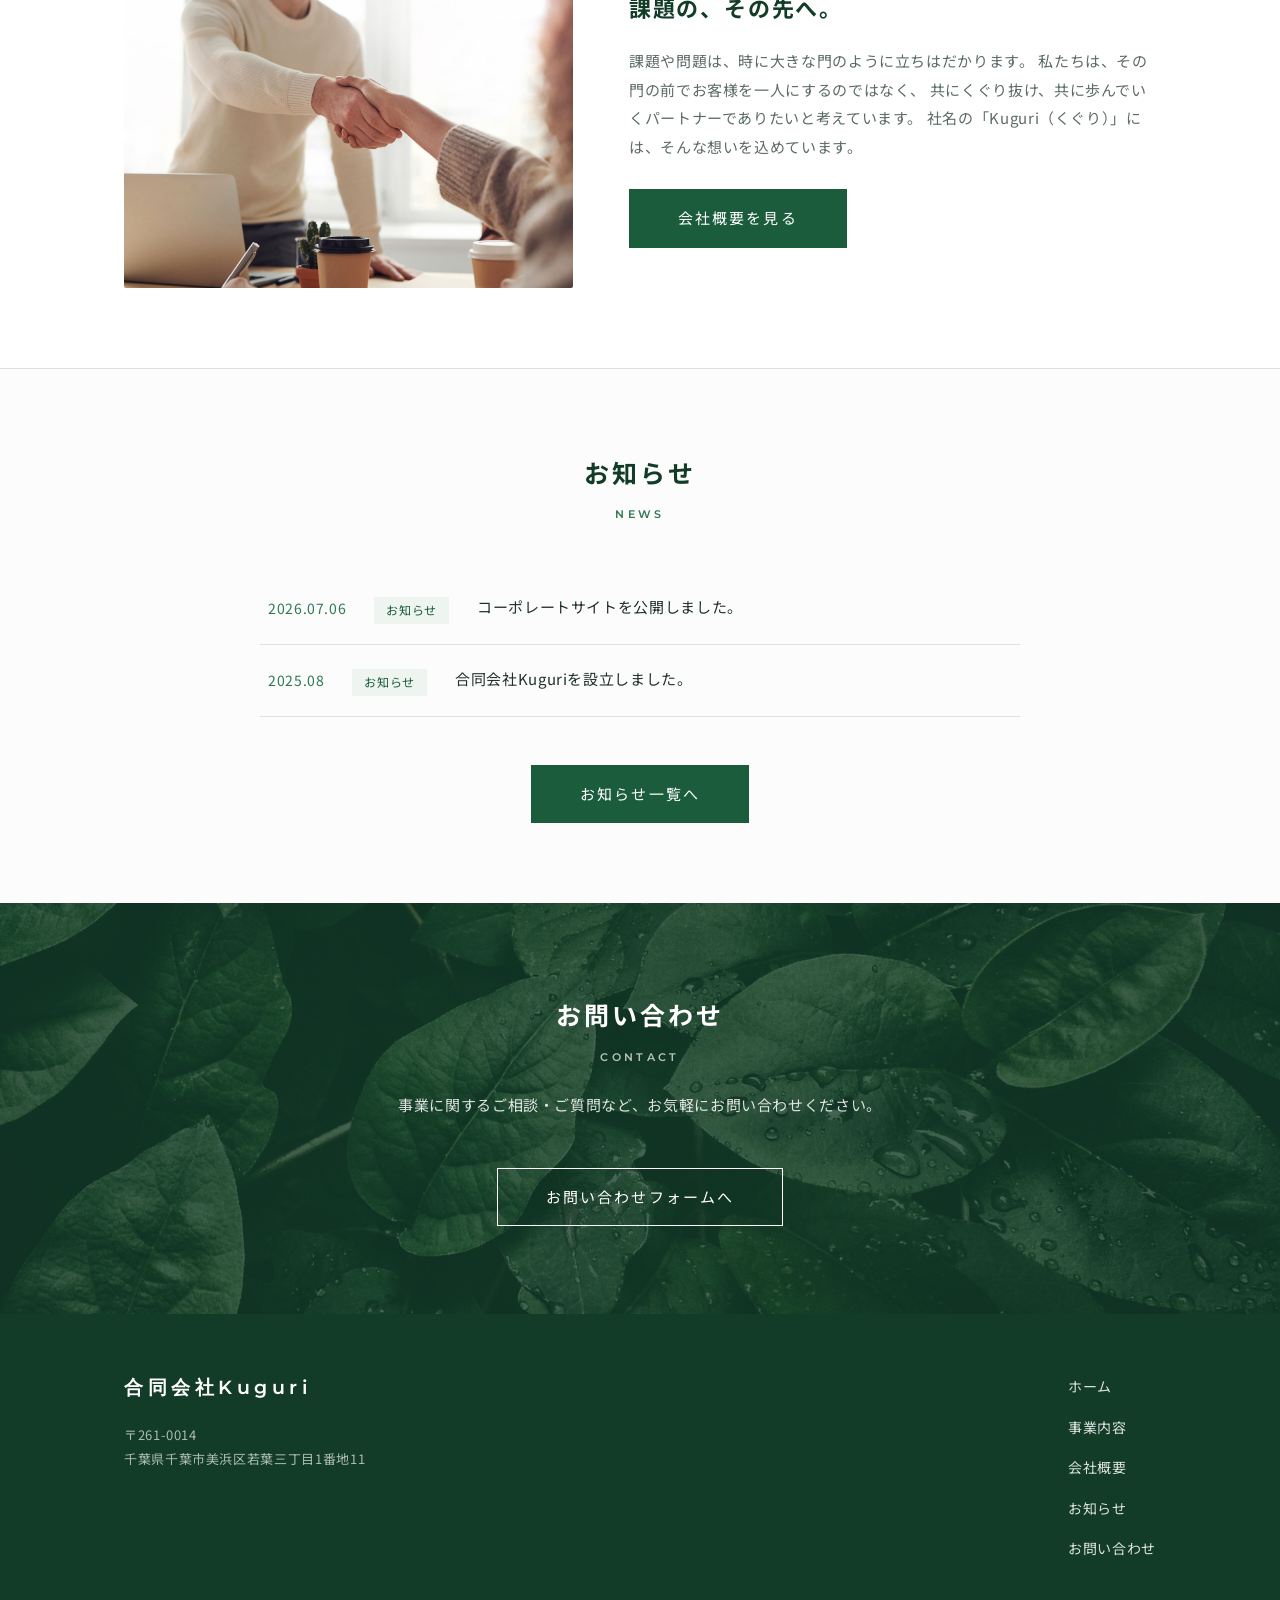
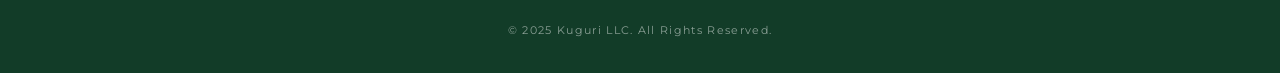
==== commit 227610df: "Use imposing Goeido-mon gate as hero and update company message Hero photo is now the massive Higash" ====
--- a/index.html
+++ b/index.html
@@ -75,9 +75,10 @@
       <div class="split-body">
         <h3>課題の、その先へ。</h3>
         <p>
-          社名の「Kuguri（くぐり）」には、鳥居や門をくぐるように、
-          課題や困難をくぐり抜けた先にある新しい世界への入り口をひらく、という想いを込めています。
-          一つひとつのお仕事に誠実に、確かな品質でお応えします。
+          課題や問題は、時に大きな門のように立ちはだかります。
+          私たちは、その門の前でお客様を一人にするのではなく、
+          共にくぐり抜け、共に歩んでいくパートナーでありたいと考えています。
+          社名の「Kuguri（くぐり）」には、そんな想いを込めています。
         </p>
         <a href="about.html" class="btn">会社概要を見る</a>
       </div>
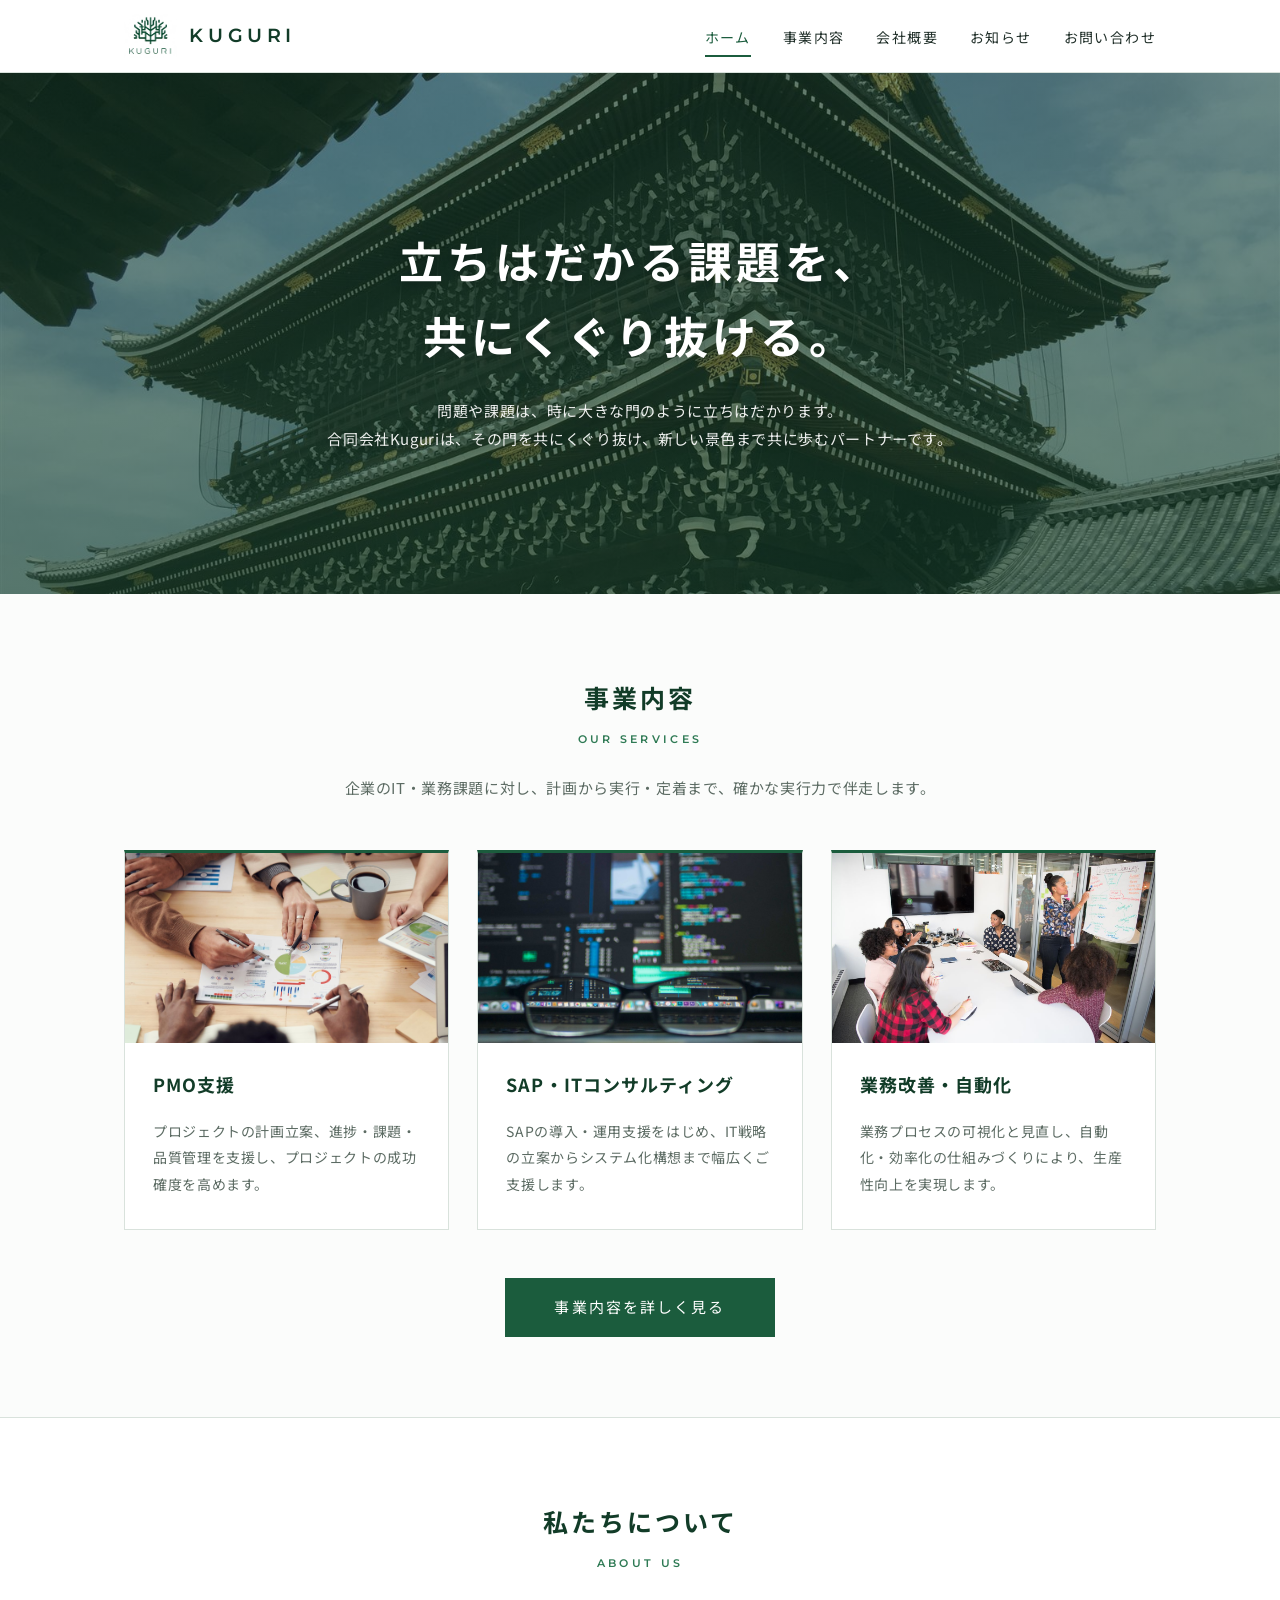
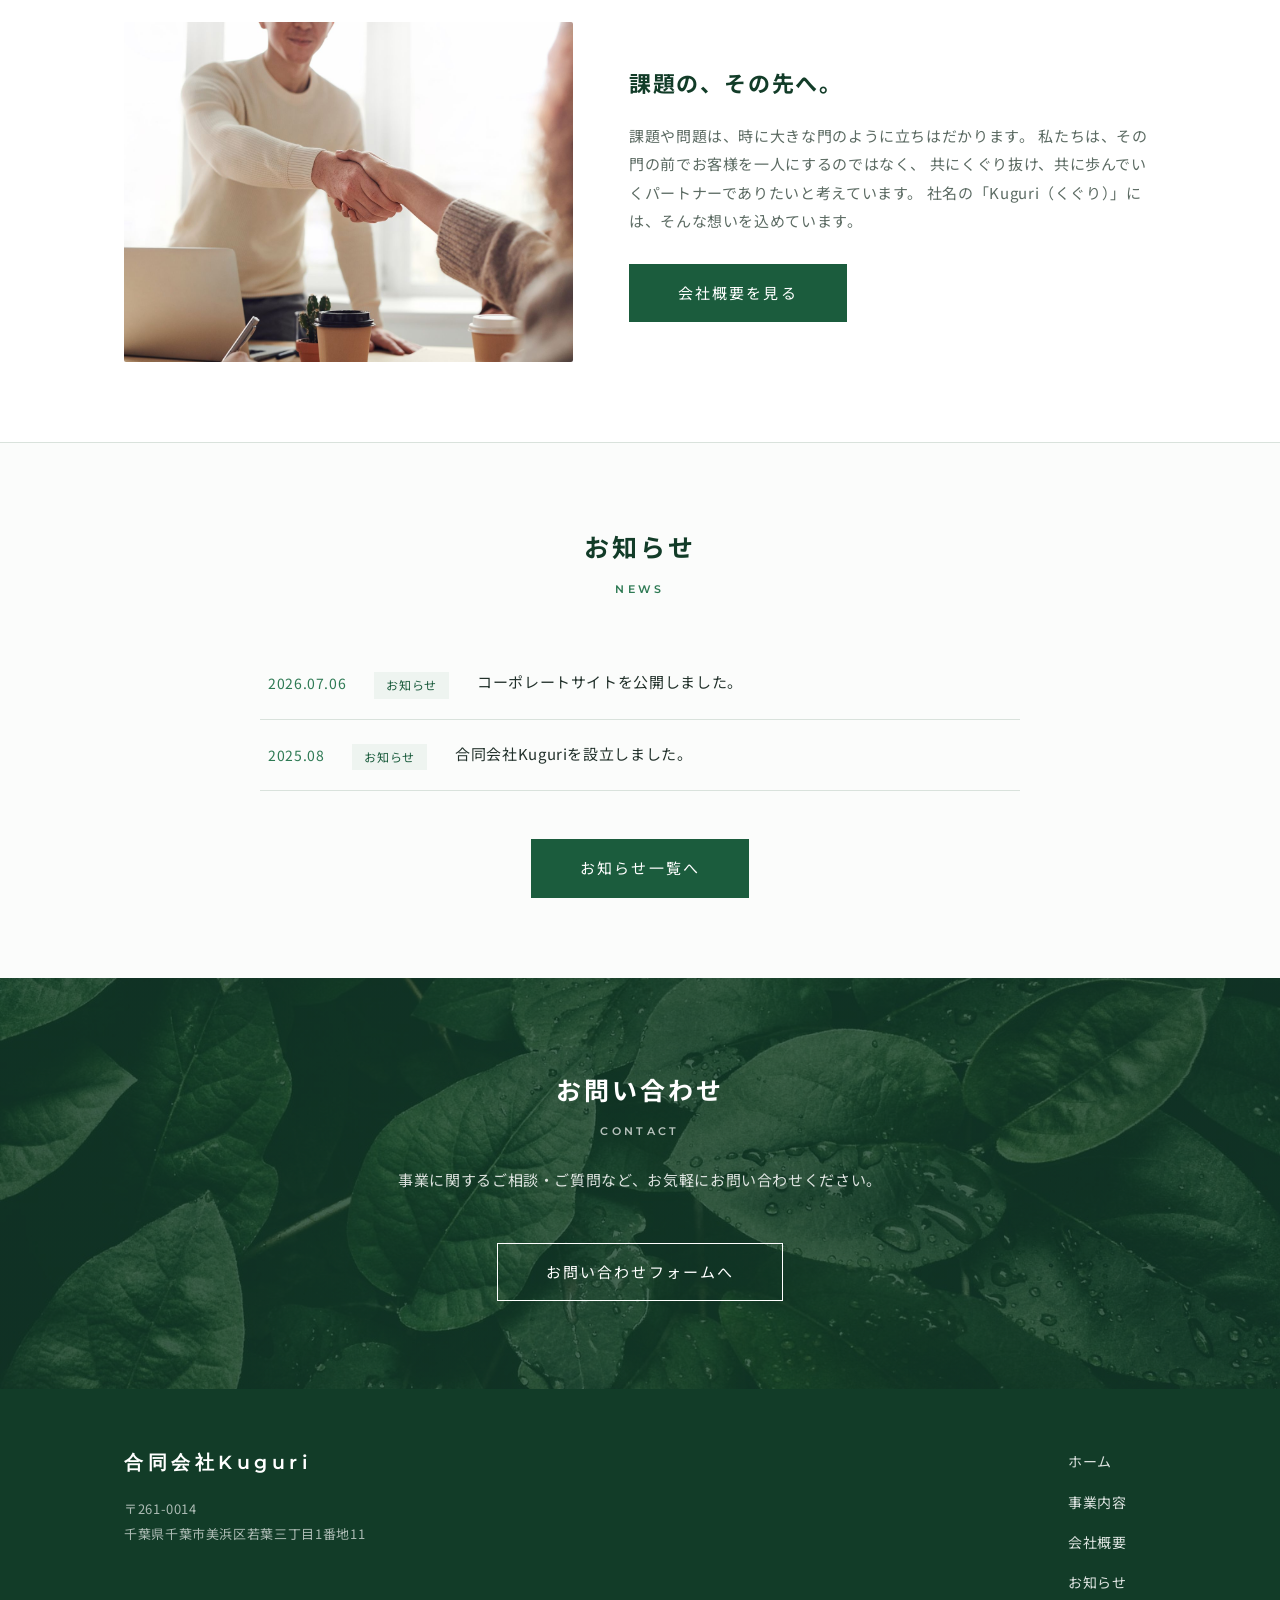
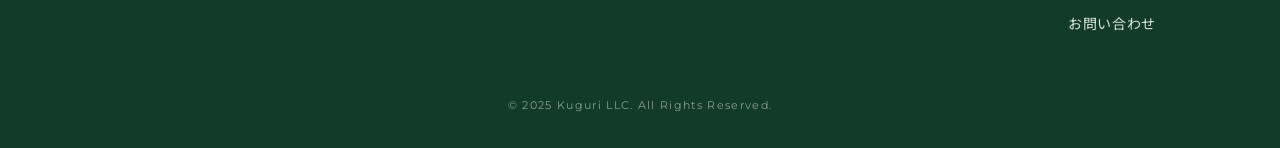
==== commit 8a3c0680: "Update message page, hero copy, and kaizen photo - Replace CEO message with owner-provided final tex" ====
--- a/index.html
+++ b/index.html
@@ -31,8 +31,8 @@
 
 <section class="hero">
   <div class="container">
-    <h1>その先へ、くぐり抜ける。</h1>
-    <p>合同会社Kuguriは、コンサルティング事業を通じて、<br>お客様の課題を共に乗り越え、新しい価値への入り口をひらきます。</p>
+    <h1>立ちはだかる課題を、<br>共にくぐり抜ける。</h1>
+    <p>問題や課題は、時に大きな門のように立ちはだかります。<br>合同会社Kuguriは、その門を共にくぐり抜け、新しい景色まで共に歩むパートナーです。</p>
   </div>
 </section>
 
--- a/css/style.css
+++ b/css/style.css
@@ -349,6 +349,15 @@
 .message-sign .title { font-size: 13px; color: var(--ink-soft); }
 .message-sign .name { font-size: 19px; letter-spacing: 0.14em; color: var(--green-dark); }
 
+.message-sign .signature {
+  display: inline-block;
+  font-family: "Great Vibes", cursive;
+  font-size: 38px;
+  line-height: 1.3;
+  color: var(--green-dark);
+  margin-top: 10px;
+}
+
 /* ===== お知らせ ===== */
 .news-list {
   max-width: 760px;
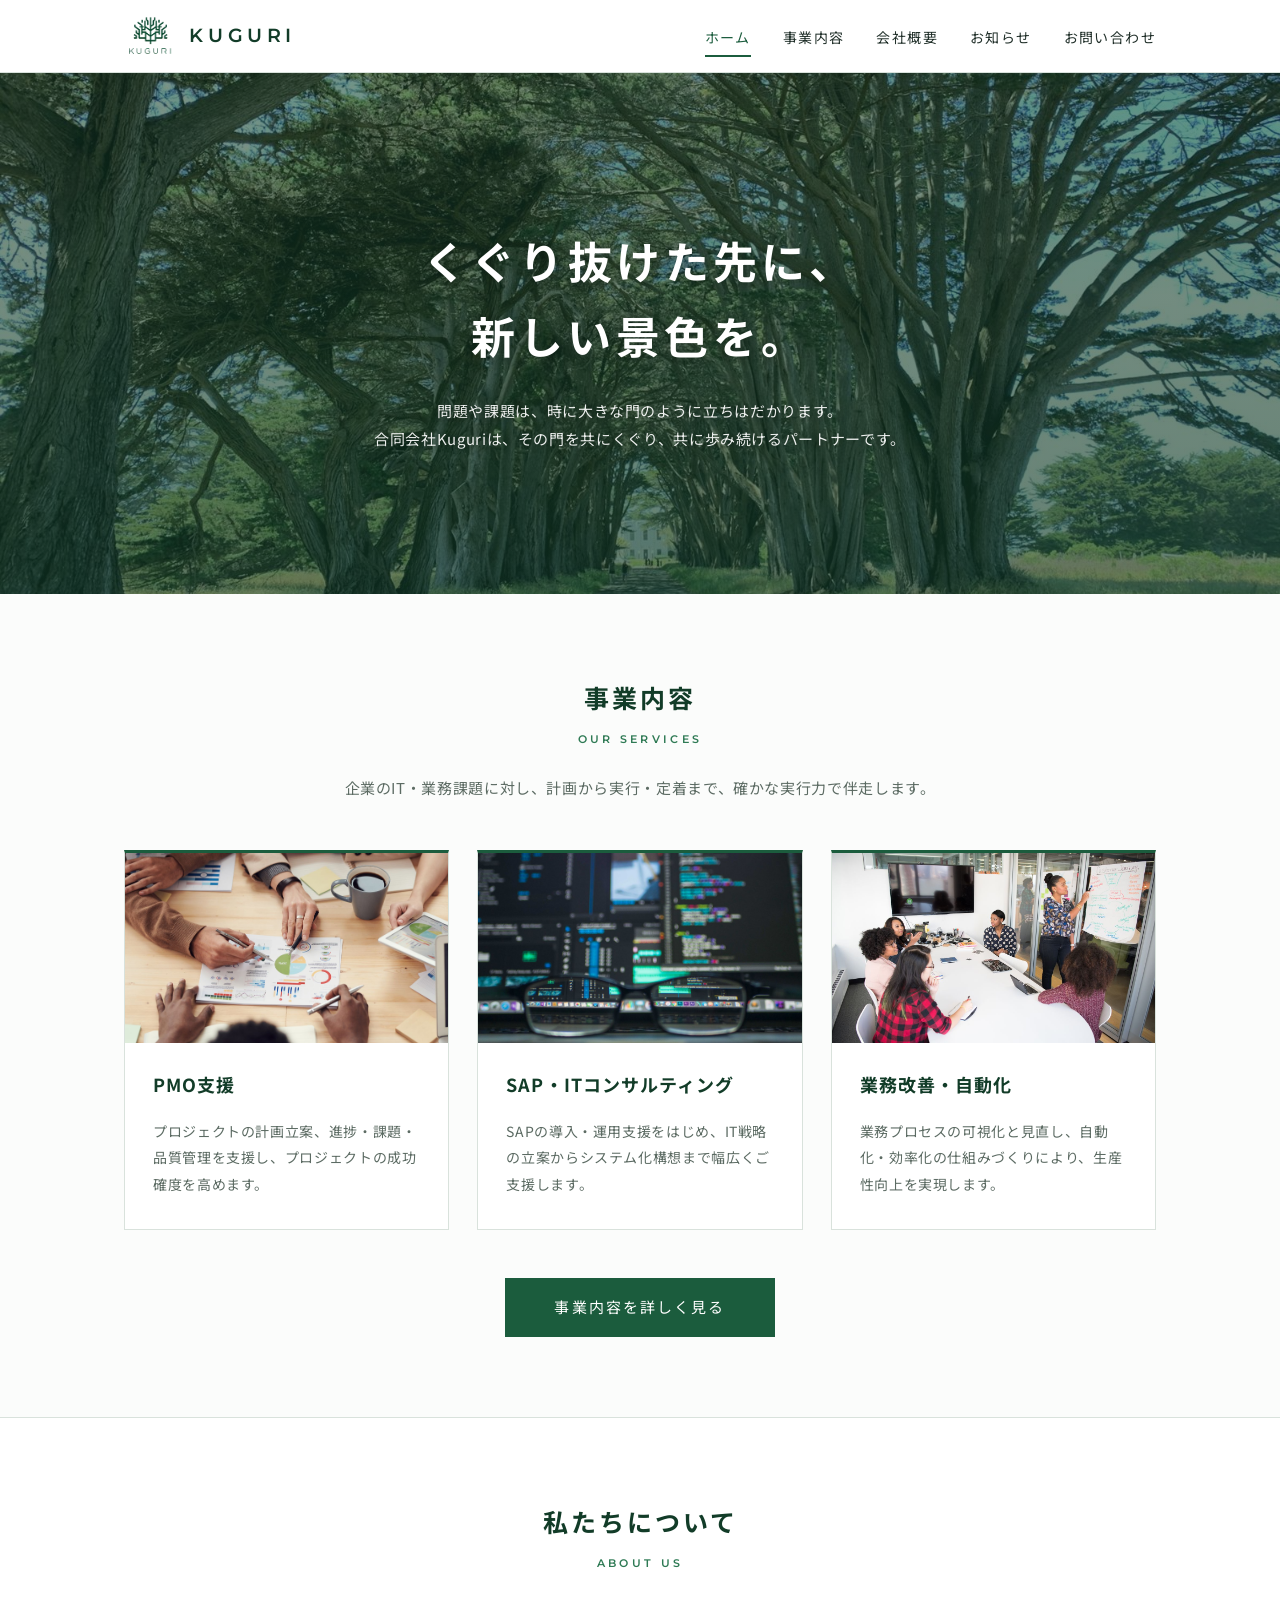
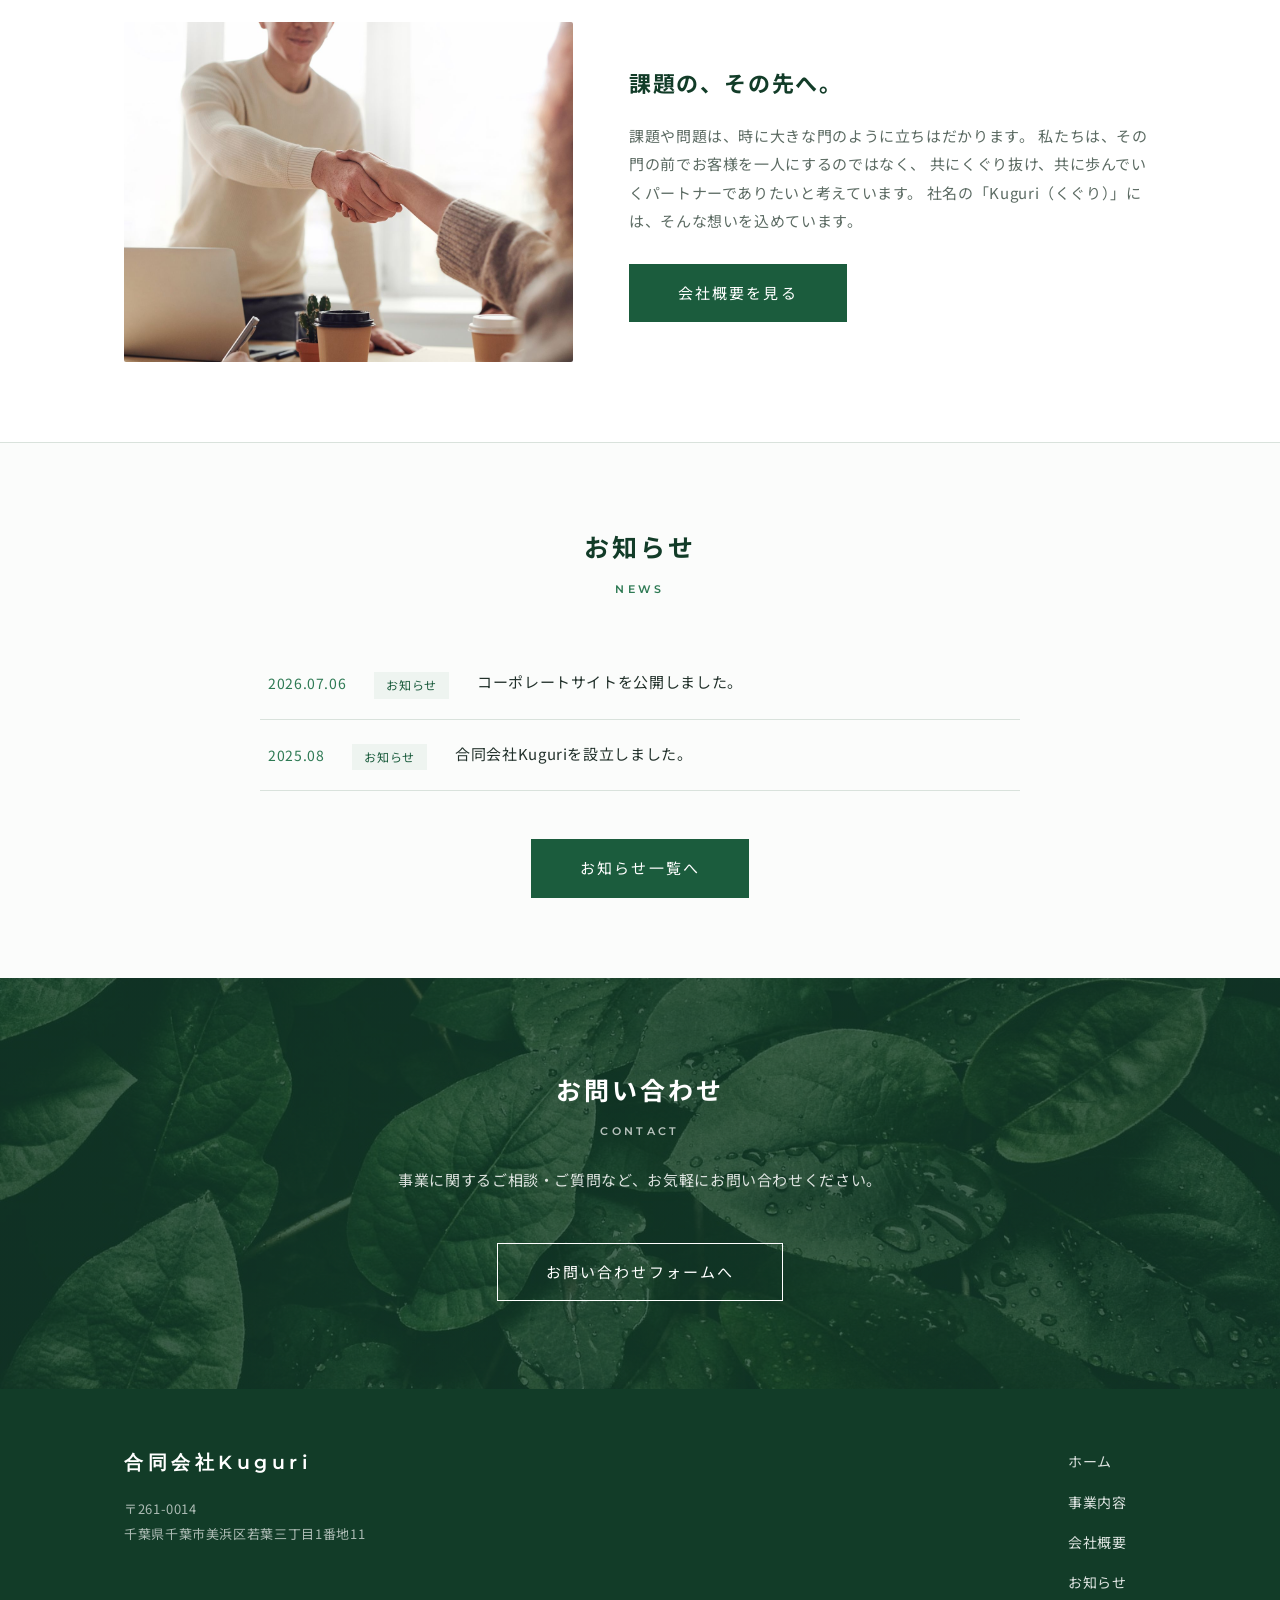
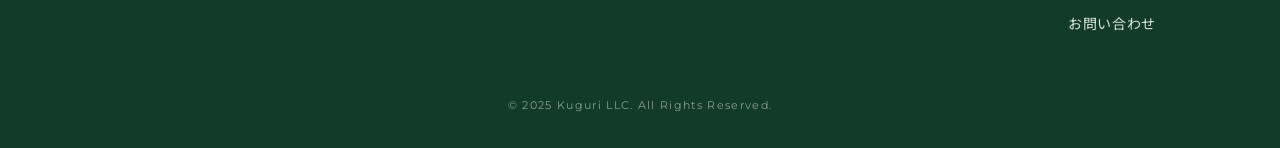
==== commit 4656c16f: "Switch hero to cypress tree tunnel with new tagline User-selected nature-gate photo (CC0, resized to" ====
--- a/index.html
+++ b/index.html
@@ -31,8 +31,8 @@
 
 <section class="hero">
   <div class="container">
-    <h1>立ちはだかる課題を、<br>共にくぐり抜ける。</h1>
-    <p>問題や課題は、時に大きな門のように立ちはだかります。<br>合同会社Kuguriは、その門を共にくぐり抜け、新しい景色まで共に歩むパートナーです。</p>
+    <h1>くぐり抜けた先に、<br>新しい景色を。</h1>
+    <p>問題や課題は、時に大きな門のように立ちはだかります。<br>合同会社Kuguriは、その門を共にくぐり、共に歩み続けるパートナーです。</p>
   </div>
 </section>
 
--- a/css/style.css
+++ b/css/style.css
@@ -62,7 +62,7 @@
   gap: 12px;
 }
 
-.brand img { height: 44px; width: auto; mix-blend-mode: multiply; }
+.brand img { height: 44px; width: auto; }
 
 .brand-name {
   font-family: var(--en);
@@ -349,15 +349,6 @@
 .message-sign .title { font-size: 13px; color: var(--ink-soft); }
 .message-sign .name { font-size: 19px; letter-spacing: 0.14em; color: var(--green-dark); }
 
-.message-sign .signature {
-  display: inline-block;
-  font-family: "Great Vibes", cursive;
-  font-size: 38px;
-  line-height: 1.3;
-  color: var(--green-dark);
-  margin-top: 10px;
-}
-
 /* ===== お知らせ ===== */
 .news-list {
   max-width: 760px;
